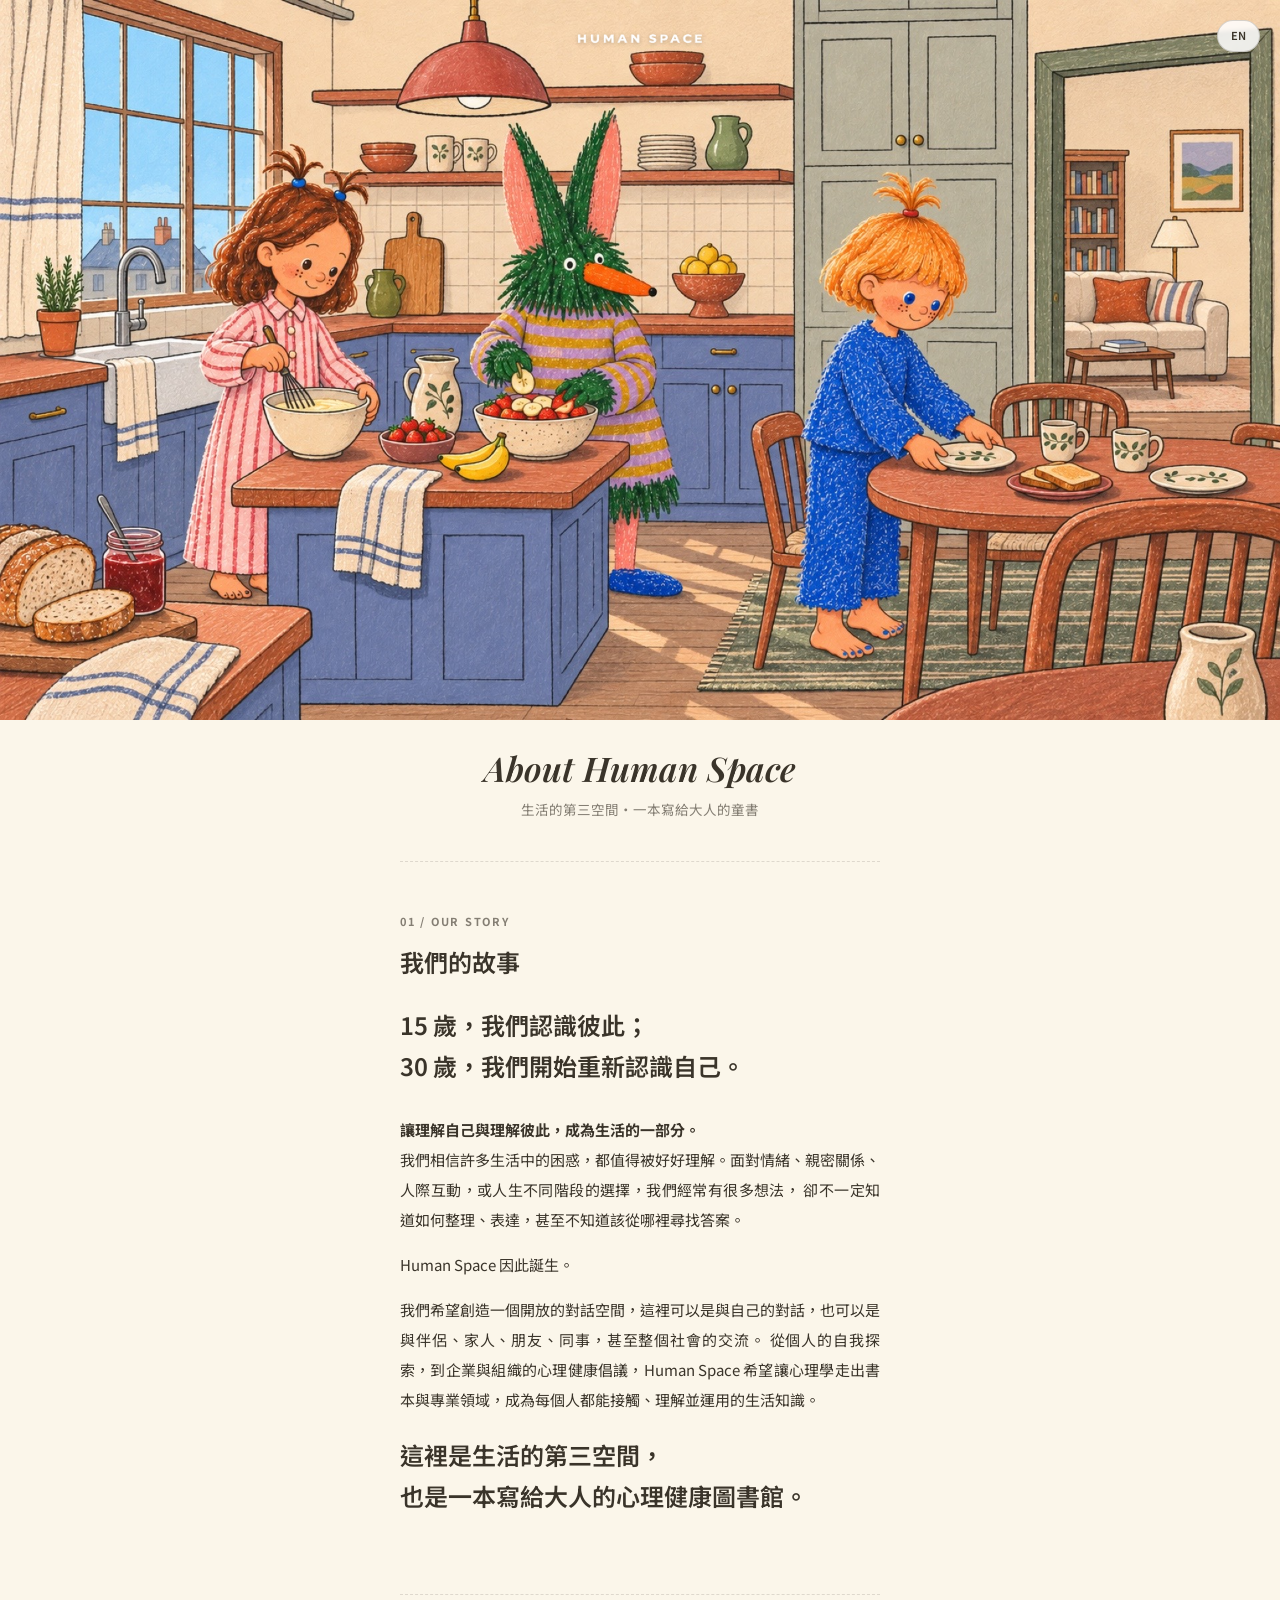
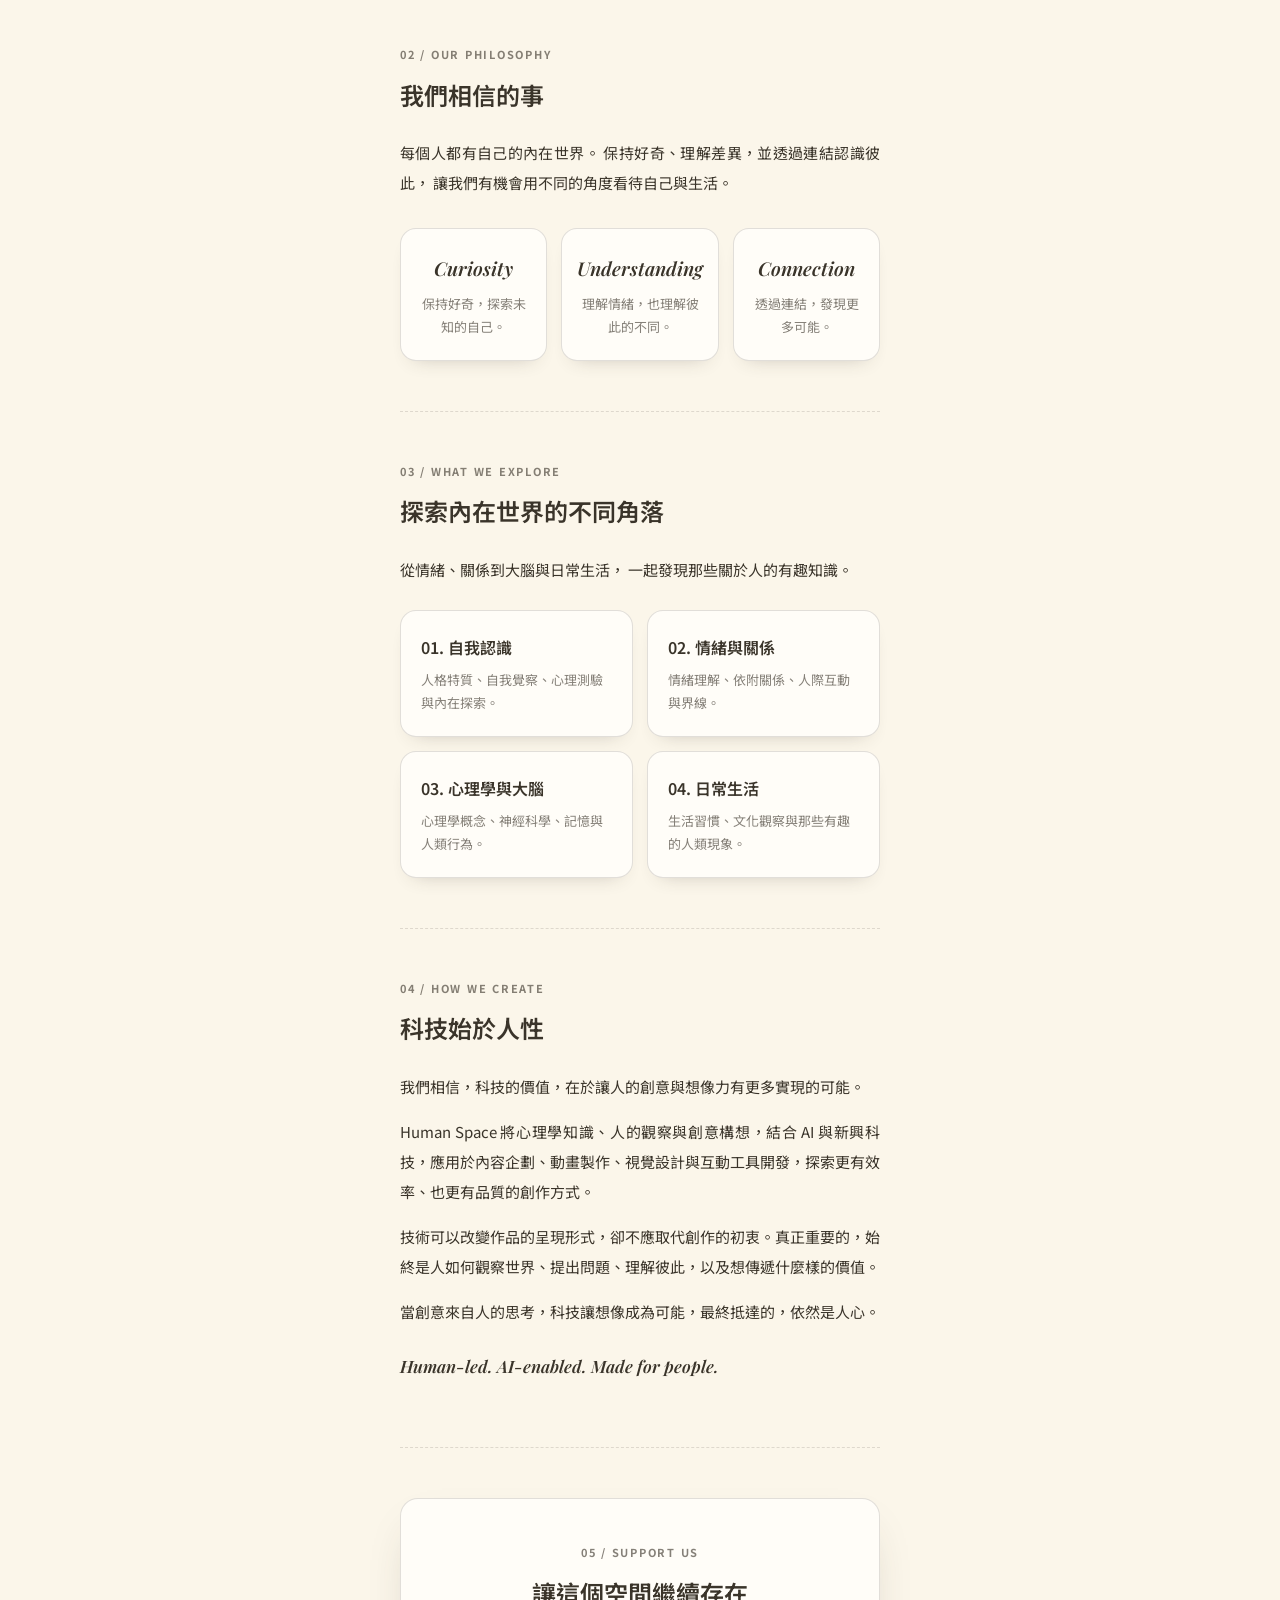
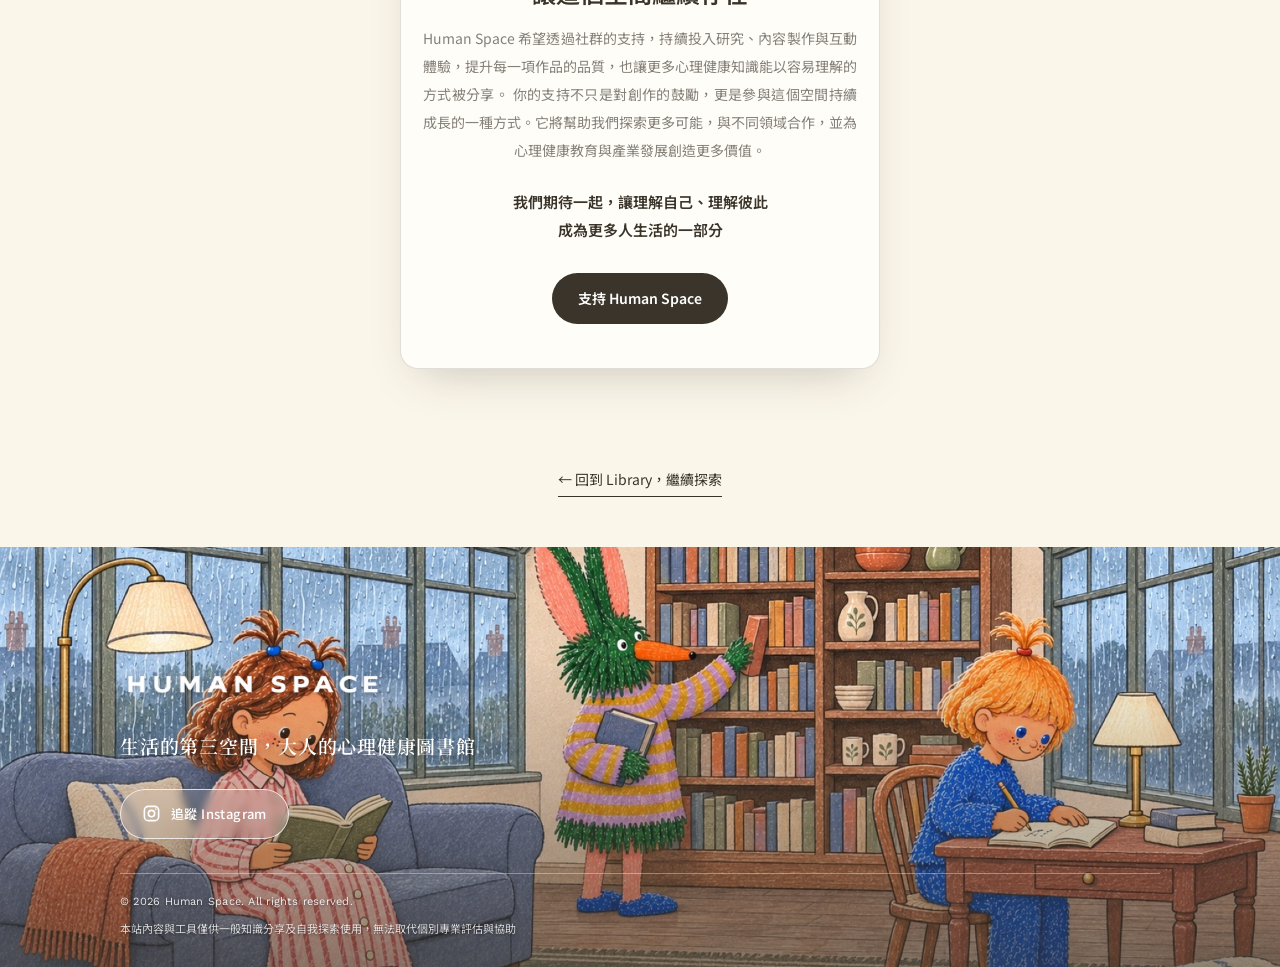
==== about.html @ 74648ddc "Update about.html" ====
<!DOCTYPE html>
<html lang="zh-Hant">
<head>
<meta charset="UTF-8">
<meta name="viewport" content="width=device-width, initial-scale=1.0">
<title>About Us | HUMAN SPACE</title>
<link rel="preconnect" href="https://fonts.googleapis.com">
<link rel="preconnect" href="https://fonts.gstatic.com" crossorigin>
<link href="https://fonts.googleapis.com/css2?family=Playfair+Display:ital,wght@1,500;1,600&family=Noto+Serif+TC:wght@600;700&family=Noto+Sans+TC:wght@400;500;600&family=Work+Sans:wght@400;500;600&display=swap" rel="stylesheet">
<style>
/* ===== Tokens (same as Library index.html) ===== */
:root {
  --cream: #FBF6EA;
  --paper-deep: #F3EAD4;
  --card: #FFFDF8;
  --ink: #3A342A;
  --ink-soft: rgba(58,52,42,0.62);
  --ink-faint: rgba(58,52,42,0.4);
  --line: rgba(58,52,42,0.15);
  --shadow: 0 20px 44px -20px rgba(58,52,42,0.28);
}

* { box-sizing: border-box; }
html { scroll-behavior: smooth; }

/* Body font = Noto Sans TC for BOTH languages, same as Library */
body {
  margin: 0;
  background: var(--cream);
  color: var(--ink);
  font-family: 'Noto Sans TC', sans-serif;
  -webkit-font-smoothing: antialiased;
  line-height: 1.8;
}

a { color: inherit; text-decoration: none; }
button { font: inherit; }

.container {
  width: min(480px, 88%);
  margin: 0 auto;
}

/* ===== Hero image (修正手機與電腦版的裁切與顯示範圍) ===== */
.hero {
  position: relative;
  width:100%;
  overflow: hidden;
  background: var(--cream);
}

.hero-media {
  position: relative;
  width: 100%;
  aspect-ratio: 1/1; /* 手機版呈現正方形，對應圖四中間人物範圍 */
  overflow: hidden;
}

.hero-media img.house {
  width: 100%;
  height: 100%;
  object-fit: cover;
  object-position: 50% 50%; /* 讓手機版正方形置中對準人物 */
  display: block;
}

@media (min-width: 700px) {
  .hero-media { 
    aspect-ratio: 16/9; /* 電腦版改為寬螢幕比例，對應圖二紅框範圍 */
  }
  .hero-media img.house {
    object-position: 50% 40%; /* 調整電腦版圖片上下對齊位置 */
  }
}

/* Language toggle: single pill, same as Library */
.lang-toggle {
  position: absolute;
  top: 20px;
  right: 20px;
  z-index: 5;
  background: rgba(255,255,255,0.85);
  border: 1px solid rgba(58,52,42,0.2);
  border-radius: 999px;
  padding: 5px 13px;
  font-size: 11px;
  font-weight: 600;
  color: var(--ink);
  cursor: pointer;
  backdrop-filter: blur(2px);
}

/* Logo on the image, same as Library masthead */
.masthead {
  position: absolute;
  top: 26px;
  left: 0;
  right: 0;
  display: flex;
  justify-content: center;
  z-index: 3;
}

.masthead img {
  height: 17px;
  width: auto;
  filter: brightness(0) invert(1) drop-shadow(0 1px 2px rgba(0,0,0,0.25));
}

/* ===== Page title under the image ===== */
.hero-text {
  text-align: center;
  padding: 26px 0 40px;
}

.hero-text h1 {
  font-family: 'Playfair Display', serif;
  font-style: italic;
  font-weight: 600;
  font-size: clamp(26px, 6vw, 34px);
  line-height: 1.3;
  margin: 0 0 8px;
}

/* Chinese subtitle: normal Noto Sans TC (no faux italic) */
.hero-text p {
  font-size: 13.5px;
  line-height: 1.7;
  color: var(--ink-soft);
  margin: 0;
}

/* English subtitle: Playfair italic, same as Library tagline */
.hero-text [data-lang="en"] p {
  font-family: 'Playfair Display', serif;
  font-style: italic;
  font-weight: 500;
  font-size: 17px;
}

/* ===== Sections ===== */
section.content-section {
  padding: 50px 0;
  border-top: 1px dashed var(--line);
}

/* Section label: same as Library "EXPLORE THE LIBRARY" */
.section-label {
  font-size: 11px;
  letter-spacing: .16em;
  text-transform: uppercase;
  color: var(--ink-soft);
  font-weight: 700;
}

h2 {
  font-family: 'Noto Sans TC', sans-serif;
  font-size: 24px;
  font-weight: 600;
  margin: 8px 0 22px;
}

[data-lang="en"] h2 {
  font-family: 'Playfair Display', serif;
  font-style: italic;
  font-size: 25px;
  font-weight: 600;
}

p {
  font-size: 15px;
  line-height: 2;
  overflow-wrap: break-word;
}

[data-lang="en"] p {
  font-size: 14.5px;
  line-height: 1.9;
  hyphens: auto;
  -webkit-hyphens: auto;
}

/* ===== 段落左右切齊 (Justify) ===== */
.story-text p,
section.content-section [data-lang] > p {
  text-align: justify;
  text-justify: inter-character; /* 中文逐字平均分配 */
}

.story-text { max-width: 700px; }

.quote {
  font-family: 'Noto Sans TC', sans-serif;
  font-weight: 600;
  font-size: clamp(20px, 4vw, 24px);
  line-height: 1.7;
  margin: 20px 0 28px;
}

[data-lang="en"] .quote {
  font-family: 'Playfair Display', serif;
  font-style: italic;
  font-weight: 500;
}

/* ===== Cards (Library card style) ===== */
.philosophy-grid {
  display: grid;
  grid-template-columns: repeat(3, 1fr);
  gap: 14px;
  margin-top: 30px;
}

.philosophy-item,
.explore-item {
  background: var(--card);
  border: 1px solid var(--line);
  border-radius: 16px;
  box-shadow: 0 10px 20px -14px rgba(58,52,42,0.3);
}

.philosophy-item {
  padding: 22px 15px;
  text-align: center;
}

.philosophy-item h3 {
  font-family: 'Playfair Display', serif;
  font-style: italic;
  font-size: 19px;
  font-weight: 600;
  margin: 0 0 8px;
}

.philosophy-item p {
  font-size: 13px;
  color: var(--ink-soft);
  margin: 0;
  line-height: 1.7;
}

.explore-grid {
  display: grid;
  grid-template-columns: repeat(2, 1fr);
  gap: 14px;
  margin-top: 25px;
}

.explore-item { padding: 22px 20px; }

.explore-item h3 {
  font-size: 16px;
  font-weight: 600;
  margin: 0 0 8px;
}

[data-lang="en"] .explore-item h3 {
  font-family: 'Playfair Display', serif;
  font-style: italic;
  font-weight: 600;
}

.explore-item p {
  font-size: 13px;
  color: var(--ink-soft);
  margin: 0;
  line-height: 1.7;
}

/* ===== Support ===== */
.support {
  text-align: center;
  padding: 44px 22px;
  background: var(--card);
  border: 1px solid var(--line);
  border-radius: 18px;
  box-shadow: var(--shadow);
}

.support h2 { margin-bottom: 10px; }

.support p {
  color: var(--ink-soft);
  max-width: 520px;
  margin: 0 auto 16px;
  font-size: 14px;
}

/* 卡片內段落切齊，最後一行置中，和標題、按鈕對齊 */
.support [data-lang] > p { text-align-last: center; }

/* 收尾句 */
.support .closing {
  max-width: 520px;
  margin: 24px auto 28px;
  font-weight: 600;
  font-size: 15px;
  line-height: 1.9;
  text-wrap: balance;
}

/* 小卡片短句不斷字、不加連字號 */
.philosophy-item p,
.explore-item p {
  hyphens: manual;
  -webkit-hyphens: manual;
}

.main-button {
  display: inline-flex;
  align-items: center;
  padding: 13px 26px;
  background: var(--ink);
  color: #fff;
  border-radius: 999px;
  font-size: 14px;
  font-weight: 600;
  transition: opacity .2s;
}

.main-button:hover { opacity: .75; }

/* ===== Back to Library ===== */
.back {
  text-align: center;
  padding: 45px 0 10px;
}

.back a {
  display: inline-block;
  border-bottom: 1px solid var(--ink);
  padding-bottom: 4px;
  font-size: 14px;
}

/* ===== Footer (same as Library) ===== */
footer{
  position:relative;
  isolation:isolate;
  overflow:hidden;
  margin-top:40px;
  min-height:400px;
  display:flex;
  flex-direction:column;
  justify-content:flex-end;
  color:#fff;
  background:var(--paper-deep) url('footer-img.jpg') center / cover no-repeat;
}

/* 下方：只加一層很輕的暖棕漸層，讓白字好讀（圖片本身維持原色） */
footer::after{
  content:"";
  position:absolute; inset:0;
  background:linear-gradient(180deg,
    rgba(58,52,42,0) 25%,
    rgba(58,52,42,0.24) 58%,
    rgba(58,52,42,0.58) 100%);
  z-index:0; pointer-events:none;
}

.footer-main,
.footer-bottom{ position:relative; z-index:1; }

.footer-main{
  width:100%;
  max-width:1100px;
  margin:0 auto;
  padding:120px 30px 34px;
}

/* Logo（和 hero 上方的 logo 同樣處理） */
.footer-logo{
  display:inline-block;
  margin-bottom:20px;
}

.footer-logo img{
  height:34px;
  width:auto;
  display:block;
  filter:brightness(0) invert(1) drop-shadow(0 1px 2px rgba(0,0,0,0.25));
}

/* Brand Description */
.footer-description{
  font-family:'Noto Serif TC',serif;
  font-size:19px;
  font-weight:600;
  line-height:1.8;
  letter-spacing:0.04em;
  margin-bottom:26px;
  color:#fff;
  text-shadow:0 2px 6px rgba(0,0,0,0.3);
}

/* English version: same italic serif as the hero subtitle */
.footer-description[data-lang="en"]{
  font-family:'Playfair Display',serif;
  font-style:italic;
  font-weight:600;
  font-size:20px;
  letter-spacing:0.01em;
}

/* Instagram Button */
.instagram-btn{
  display:inline-flex;
  align-items:center;
  gap:10px;
  padding:12px 21px;
  border:1px solid rgba(255,255,255,0.75);
  border-radius:999px;
  color:#fff;
  background:rgba(255,255,255,0.14);
  font-size:13px;
  font-weight:500;
  letter-spacing:0.03em;
  transition:all 0.3s ease;
  backdrop-filter:blur(4px);
  -webkit-backdrop-filter:blur(4px);
}

.instagram-btn:hover{
  background:rgba(255,255,255,0.28);
  border-color:#fff;
}

.instagram-btn svg{
  width:19px;
  height:19px;
  flex-shrink:0;
}

/* Footer Bottom：不再用深色底，只留一條細線 */
.footer-bottom{
  width:100%;
  max-width:1100px;
  margin:0 auto;
  padding:0 30px 28px;
  font-size:11px;
  line-height:1.9;
  color:rgba(255,255,255,0.88);
  text-shadow:0 1px 3px rgba(0,0,0,0.45);
}

.footer-bottom-inner{
  border-top:1px solid rgba(255,255,255,0.35);
  padding-top:18px;
}

.footer-bottom .copyright{
  font-family:'Work Sans',sans-serif;
  margin-bottom:6px;
  font-size:11px;
  letter-spacing:0.02em;
}

.footer-bottom .disclaimer{
  font-family:'Noto Sans TC',sans-serif;
  color:rgba(255,255,255,0.8);
}

/* Mobile */
@media(max-width:600px){
  footer{ min-height:380px; }

  footer::before{ height:110px; }

  .footer-main{
    padding:100px 24px 30px;
  }

  .footer-logo img{ height:30px; }

  .footer-description{
    font-size:16px;
    line-height:1.8;
  }

  .footer-description[data-lang="en"]{ font-size:17px; }

  .footer-bottom{
    padding:0 24px 24px;
    font-size:10px;
  }

  .footer-bottom .copyright{ font-size:10px; }
}

/* ===== Language display ===== */
[data-lang] { display: none; }
[data-lang].visible { display: block; }

@media (max-width: 600px) {
  .philosophy-grid {
    grid-template-columns: 1fr;
    gap: 10px;
  }
  section.content-section { padding: 40px 0; }
}
</style>
</head>

<body>

<!-- Hero (same image size & logo placement as Library) -->
<header class="hero">
  <div class="hero-media">
    <img class="house" src="about-us-hero.JPG" alt="Human Space illustrated house">
  </div>
  <button class="lang-toggle" id="langToggle" type="button" onclick="toggleLanguage()">EN</button>

<div class="masthead">
  <a href="https://human-space-hms.github.io/Library/" aria-label="Human Space Library 首頁">
    <img src="logo.png" alt="Human Space">
  </a>
</div>
  
</header>

<div class="container">

  <!-- Page title -->
  <div class="hero-text">
    <div data-lang="zh" class="visible">
      <h1>About Human Space</h1>
      <p>生活的第三空間・一本寫給大人的童書</p>
    </div>

    <div data-lang="en">
      <h1>About Human Space</h1>
      <p>The Third Place for Self-Awareness</p>
    </div>
  </div>

  <!-- Our Story -->
  <section class="content-section">

    <div data-lang="zh" class="visible">
      <div class="section-label">01 / Our Story</div>
      <h2>我們的故事</h2>

      <div class="quote">
        15 歲，我們認識彼此；<br>
        30 歲，我們開始重新認識自己。
      </div>

      <div class="story-text">
        <p>
          <b>讓理解自己與理解彼此，成為生活的一部分。</b><br>
        我們相信許多生活中的困惑，都值得被好好理解。面對情緒、親密關係、人際互動，或人生不同階段的選擇，我們經常有很多想法，
        卻不一定知道如何整理、表達，甚至不知道該從哪裡尋找答案。
        </p>

        <p>
          Human Space 因此誕生。
        </p>

        <p>
          我們希望創造一個開放的對話空間，這裡可以是與自己的對話，也可以是與伴侶、家人、朋友、同事，甚至整個社會的交流。
          從個人的自我探索，到企業與組織的心理健康倡議，Human Space 希望讓心理學走出書本與專業領域，成為每個人都能接觸、理解並運用的生活知識。
        </p>

        <div class="quote">
        這裡是生活的第三空間，<br>
        也是一本寫給大人的心理健康圖書館。
      </div>
        
      </div>
    </div>

    <div data-lang="en">
      <div class="section-label">01 / Our Story</div>
      <h2>Where It All Began</h2>

      <div class="quote">
        We met at 15.<br>
        At 30, we began to rediscover ourselves.
      </div>

      <div class="story-text">
        <p>
          We believe that the questions we encounter in everyday life deserve to be understood. From navigating emotions and relationships to making sense of ourselves and the world around us, we often have questions but don’t always know where to begin.
        </p>

        <p>
          That’s why we created Human Space.
        </p>

        <p>
          We envision an open space for dialogue: with ourselves, our partners, families, friends, colleagues and the wider society. From individual self-discovery to mental wellness initiatives for businesses and organizations, Human Space aims to bring psychology beyond academic and professional settings, making it accessible and relevant to everyday life.
        </p>

        <p>
          <b>A third space for life.<br>
          A mental wellness library for grown-ups.</b>
        </p>
      </div>
    </div>

  </section>

  <!-- Philosophy -->
  <section class="content-section">

    <div data-lang="zh" class="visible">
      <div class="section-label">02 / Our Philosophy</div>
      <h2>我們相信的事</h2>
      <p>
        每個人都有自己的內在世界。
        保持好奇、理解差異，並透過連結認識彼此，
        讓我們有機會用不同的角度看待自己與生活。
      </p>

      <div class="philosophy-grid">
        <div class="philosophy-item">
          <h3>Curiosity</h3>
          <p>保持好奇，探索未知的自己。</p>
        </div>

        <div class="philosophy-item">
          <h3>Understanding</h3>
          <p>理解情緒，也理解彼此的不同。</p>
        </div>

        <div class="philosophy-item">
          <h3>Connection</h3>
          <p>透過連結，發現更多可能。</p>
        </div>
      </div>
    </div>

    <div data-lang="en">
      <div class="section-label">02 / Our Philosophy</div>
      <h2>What We Believe</h2>
      <p>
        Everyone has an inner world of their own.
        By staying curious, embracing differences
        and connecting with one another,
        we discover new ways to understand ourselves and life.
      </p>

      <div class="philosophy-grid">
        <div class="philosophy-item">
          <h3>Curiosity</h3>
          <p>Stay curious. Explore the unknown.</p>
        </div>

        <div class="philosophy-item">
          <h3>Understanding</h3>
          <p>Understand emotions and embrace differences.</p>
        </div>

        <div class="philosophy-item">
          <h3>Connection</h3>
          <p>Discover more through human connection.</p>
        </div>
      </div>
    </div>

  </section>

  <!-- Explore -->
  <section class="content-section">

    <div data-lang="zh" class="visible">
      <div class="section-label">03 / What We Explore</div>
      <h2>探索內在世界的不同角落</h2>
      <p>
        從情緒、關係到大腦與日常生活，
        一起發現那些關於人的有趣知識。
      </p>

      <div class="explore-grid">
        <div class="explore-item">
          <h3>01. 自我認識</h3>
          <p>人格特質、自我覺察、心理測驗與內在探索。</p>
        </div>

        <div class="explore-item">
          <h3>02. 情緒與關係</h3>
          <p>情緒理解、依附關係、人際互動與界線。</p>
        </div>

        <div class="explore-item">
          <h3>03. 心理學與大腦</h3>
          <p>心理學概念、神經科學、記憶與人類行為。</p>
        </div>

        <div class="explore-item">
          <h3>04. 日常生活</h3>
          <p>生活習慣、文化觀察與那些有趣的人類現象。</p>
        </div>
      </div>
    </div>

    <div data-lang="en">
      <div class="section-label">03 / What We Explore</div>
      <h2>Explore the World Within</h2>
      <p>
        From emotions and relationships to the brain
        and everyday life, there is always something
        fascinating to discover about being human.
      </p>

      <div class="explore-grid">
        <div class="explore-item">
          <h3>01. Self-awareness</h3>
          <p>Personality, self-discovery and interactive quizzes.</p>
        </div>

        <div class="explore-item">
          <h3>02. Emotions &amp; Relationships</h3>
          <p>Emotional awareness, attachment, connection and boundaries.</p>
        </div>

        <div class="explore-item">
          <h3>03. Psychology &amp; Neuroscience</h3>
          <p>Psychology, the brain, memory and human behavior.</p>
        </div>

        <div class="explore-item">
          <h3>04. Everyday Life</h3>
          <p>Habits, culture and the fascinating side of being human.</p>
        </div>
      </div>
    </div>

  </section>

    <!-- How We Create -->
  <section class="content-section">

    <div data-lang="zh" class="visible">
      <div class="section-label">04 / How We Create</div>
      <h2>科技始於人性</h2>

      <p>
        我們相信，科技的價值，在於讓人的創意與想像力有更多實現的可能。
      </p>

      <p>
        Human Space 將心理學知識、人的觀察與創意構想，結合 AI 與新興科技，應用於內容企劃、動畫製作、視覺設計與互動工具開發，探索更有效率、也更有品質的創作方式。
      </p>

      <p>
        技術可以改變作品的呈現形式，卻不應取代創作的初衷。真正重要的，始終是人如何觀察世界、提出問題、理解彼此，以及想傳遞什麼樣的價值。
      </p>

      <p>
        當創意來自人的思考，科技讓想像成為可能，最終抵達的，依然是人心。
      </p>

      <p style="font-family:'Playfair Display',serif; font-style:italic; font-weight:600; font-size:17px; line-height:1.6; margin-top:26px;">
        Human-led. AI-enabled. Made for people.
      </p>
    </div>

    <div data-lang="en">
      <div class="section-label">04 / How We Create</div>
      <h2>Technology Begins with Humanity</h2>
      
      <p>
        We believe the value of technology lies in giving human creativity and imagination more room to come true.
      </p>

      <p>
        Human Space brings together psychology, human observation and creative ideas, and combines them with AI and emerging technology across content planning, animation, visual design and interactive tools, always looking for ways to create that are more efficient and of higher quality.
      </p>

      <p>
        Technology can change the form a work takes, but it should never replace the reason it was made. What matters most is how people see the world, ask questions and understand one another, and what they hope to share.
      </p>

      <p>
        When an idea comes from human thinking, technology makes imagination possible, and what it finally reaches is still a person's heart.
      </p>

      <p style="font-family:'Playfair Display',serif; font-style:italic; font-weight:600; font-size:17px; line-height:1.6; margin-top:26px;">
        Human-led. AI-enabled. Made for people.
      </p>
    </div>

  </section>


  <!-- Support Us -->
  <section class="content-section">

    <div class="support">

      <div data-lang="zh" class="visible">
        <div class="section-label">05 / Support Us</div>
        <h2>讓這個空間繼續存在</h2>
        <p>
          Human Space 希望透過社群的支持，持續投入研究、內容製作與互動體驗，提升每一項作品的品質，也讓更多心理健康知識能以容易理解的方式被分享。
          你的支持不只是對創作的鼓勵，更是參與這個空間持續成長的一種方式。它將幫助我們探索更多可能，與不同領域合作，並為心理健康教育與產業發展創造更多價值。
        </p>
        <div class="closing">
          我們期待一起，讓理解自己、理解彼此<br>
          成為更多人生活的一部分
        </div>
        <a class="main-button"
           href="https://portaly.cc/human_space/support"
           target="_blank"
           rel="noopener">
          支持 Human Space
        </a>
      </div>

      <div data-lang="en">
        <div class="section-label">05 / Support Us</div>
        <h2>Keep Understanding Growing</h2>
        <p>
          With the support of our community, we can continue investing in research, content development and interactive experiences, improving the quality of our work while making mental wellness knowledge more accessible.
        </p>
        <p>
          Your contribution is more than an appreciation of what we create. It is a way to be part of our growth, helping us explore new possibilities, collaborate across different fields and contribute to the future of mental wellness education.
        </p>
        <div class="closing">
          Together, we can make understanding ourselves and one another a more meaningful part of everyday life.
        </div>
        <a class="main-button"
           href="https://portaly.cc/human_space"
           target="_blank"
           rel="noopener">
          Support Human Space
        </a>
      </div>

    </div>

  </section>

  <!-- Back to Library -->
  <div class="back">

    <div data-lang="zh" class="visible">
      <a href="./">← 回到 Library，繼續探索</a>
    </div>

    <div data-lang="en">
      <a href="./">← Back to Library &amp; Keep Exploring</a>
    </div>

  </div>

</div>

<footer>

  <!-- Footer Main -->
  <div class="footer-main">

    <!-- Human Space Logo -->
    <a class="footer-logo"
       href="https://human-space-hms.github.io/Library">
      <img src="logo.png" alt="Human Space">
    </a>

    <!-- Brand Description -->
    <div class="footer-description visible" data-lang="zh">
      生活的第三空間，大人的心理健康圖書館
    </div>
    <div class="footer-description" data-lang="en">
      A third space for life. A mental wellness library for grown-ups.
    </div>

    <!-- Instagram Button -->
    <a class="instagram-btn"
       href="https://www.instagram.com/humanspace____?psln=OTlqa2d1MHBiMnk="
       target="_blank"
       rel="noopener noreferrer">

      <svg viewBox="0 0 24 24"
           fill="none"
           stroke="currentColor"
           stroke-width="2"
           stroke-linecap="round"
           stroke-linejoin="round"
           aria-hidden="true">
        <rect x="3" y="3" width="18" height="18" rx="5"/>
        <circle cx="12" cy="12" r="4"/>
        <circle cx="17.5" cy="6.5" r="1"
                fill="currentColor" stroke="none"/>
      </svg>

      <span class="visible" data-lang="zh">追蹤 Instagram</span>
      <span data-lang="en">Follow on Instagram</span>

    </a>

  </div>

  <!-- Footer Bottom -->
  <div class="footer-bottom">
    <div class="footer-bottom-inner">

      <div class="copyright">
        &copy; 2026 Human Space. All rights reserved.
      </div>

      <div class="disclaimer visible" data-lang="zh">
        本站內容與工具僅供一般知識分享及自我探索使用，無法取代個別專業評估與協助
      </div>
      <div class="disclaimer" data-lang="en">
        The content and tools on this site are for general knowledge sharing and self-exploration only. They are not a substitute for individual professional assessment or support.
      </div>

    </div>
  </div>

</footer>


<script>
function setLanguage(lang) {

  document.documentElement.lang =
    lang === "zh" ? "zh-Hant" : "en";

  document.querySelectorAll("[data-lang]").forEach(el => {
    el.classList.toggle("visible", el.dataset.lang === lang);
  });

  document.getElementById("langToggle").textContent =
    lang === "zh" ? "EN" : "中文";

}

function toggleLanguage() {
  var isZh = document.documentElement.lang === "zh-Hant";
  setLanguage(isZh ? "en" : "zh");
}
</script>

</body>
</html>
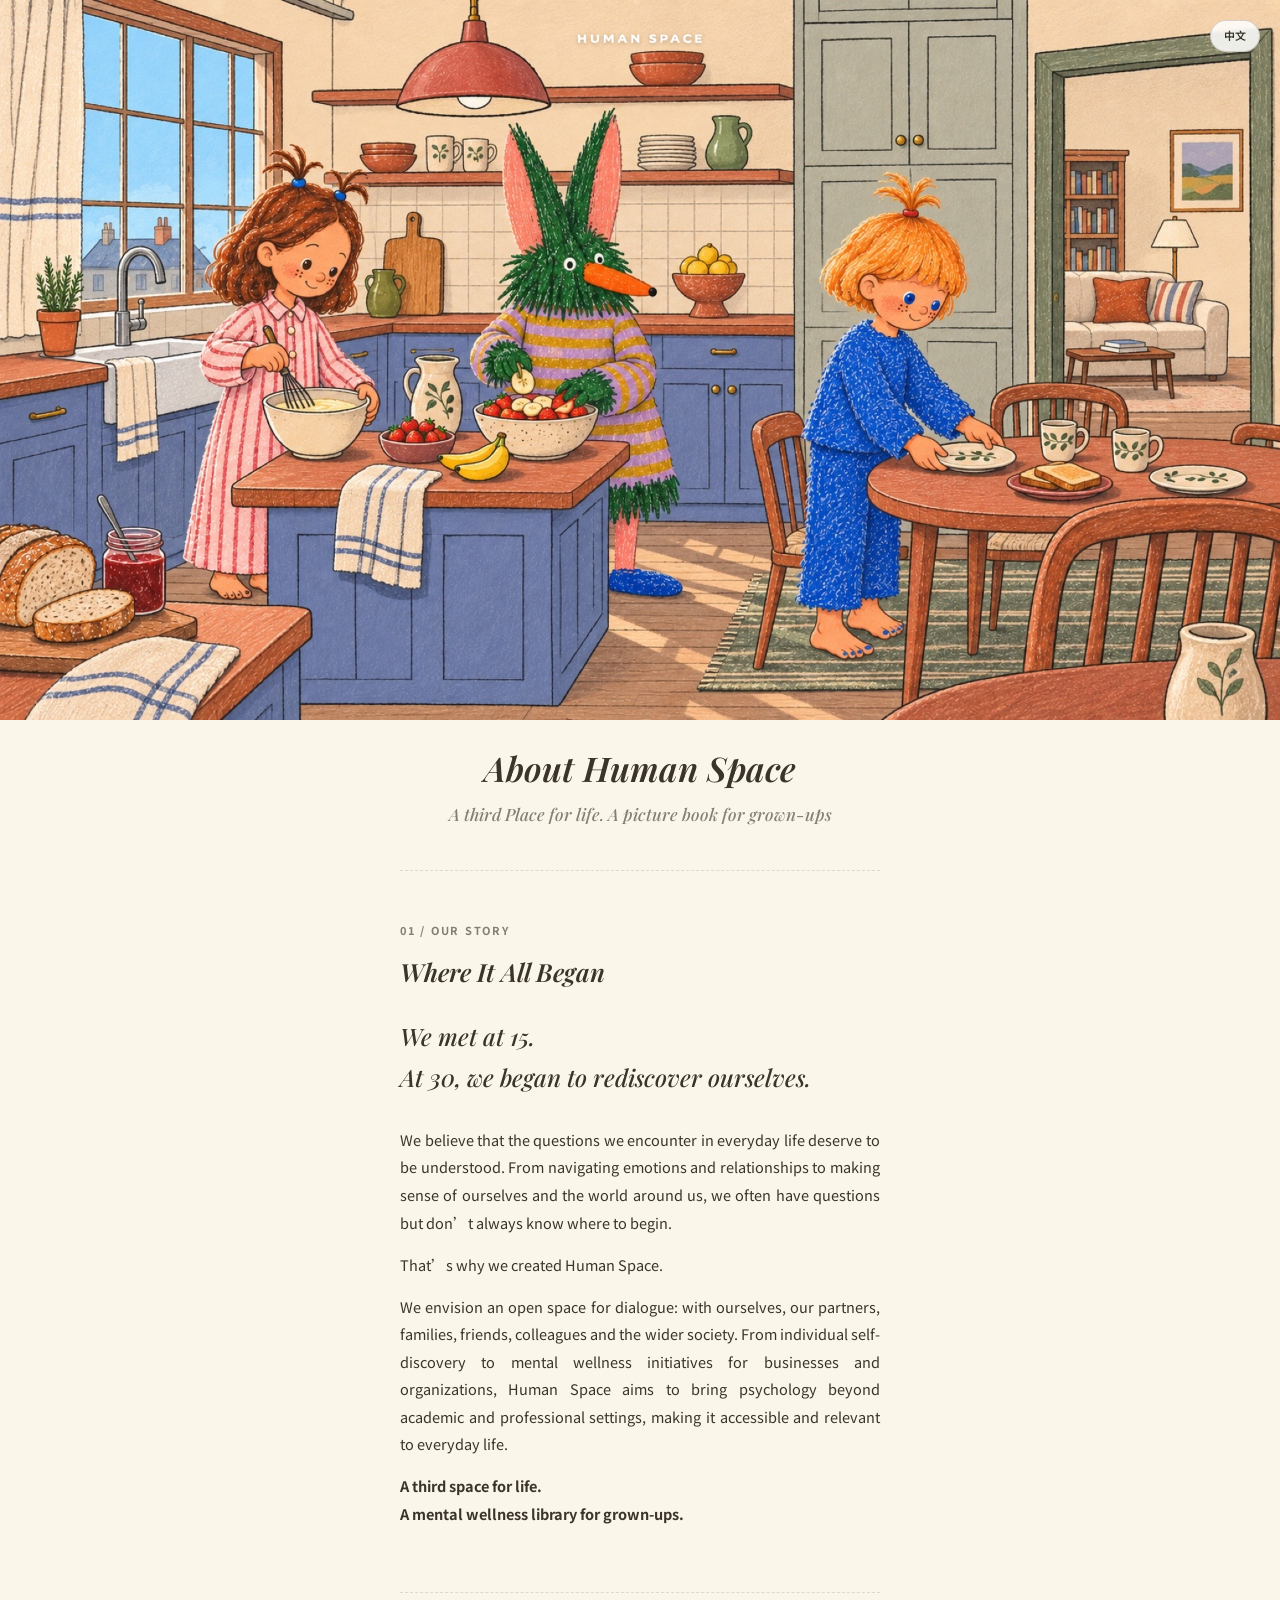
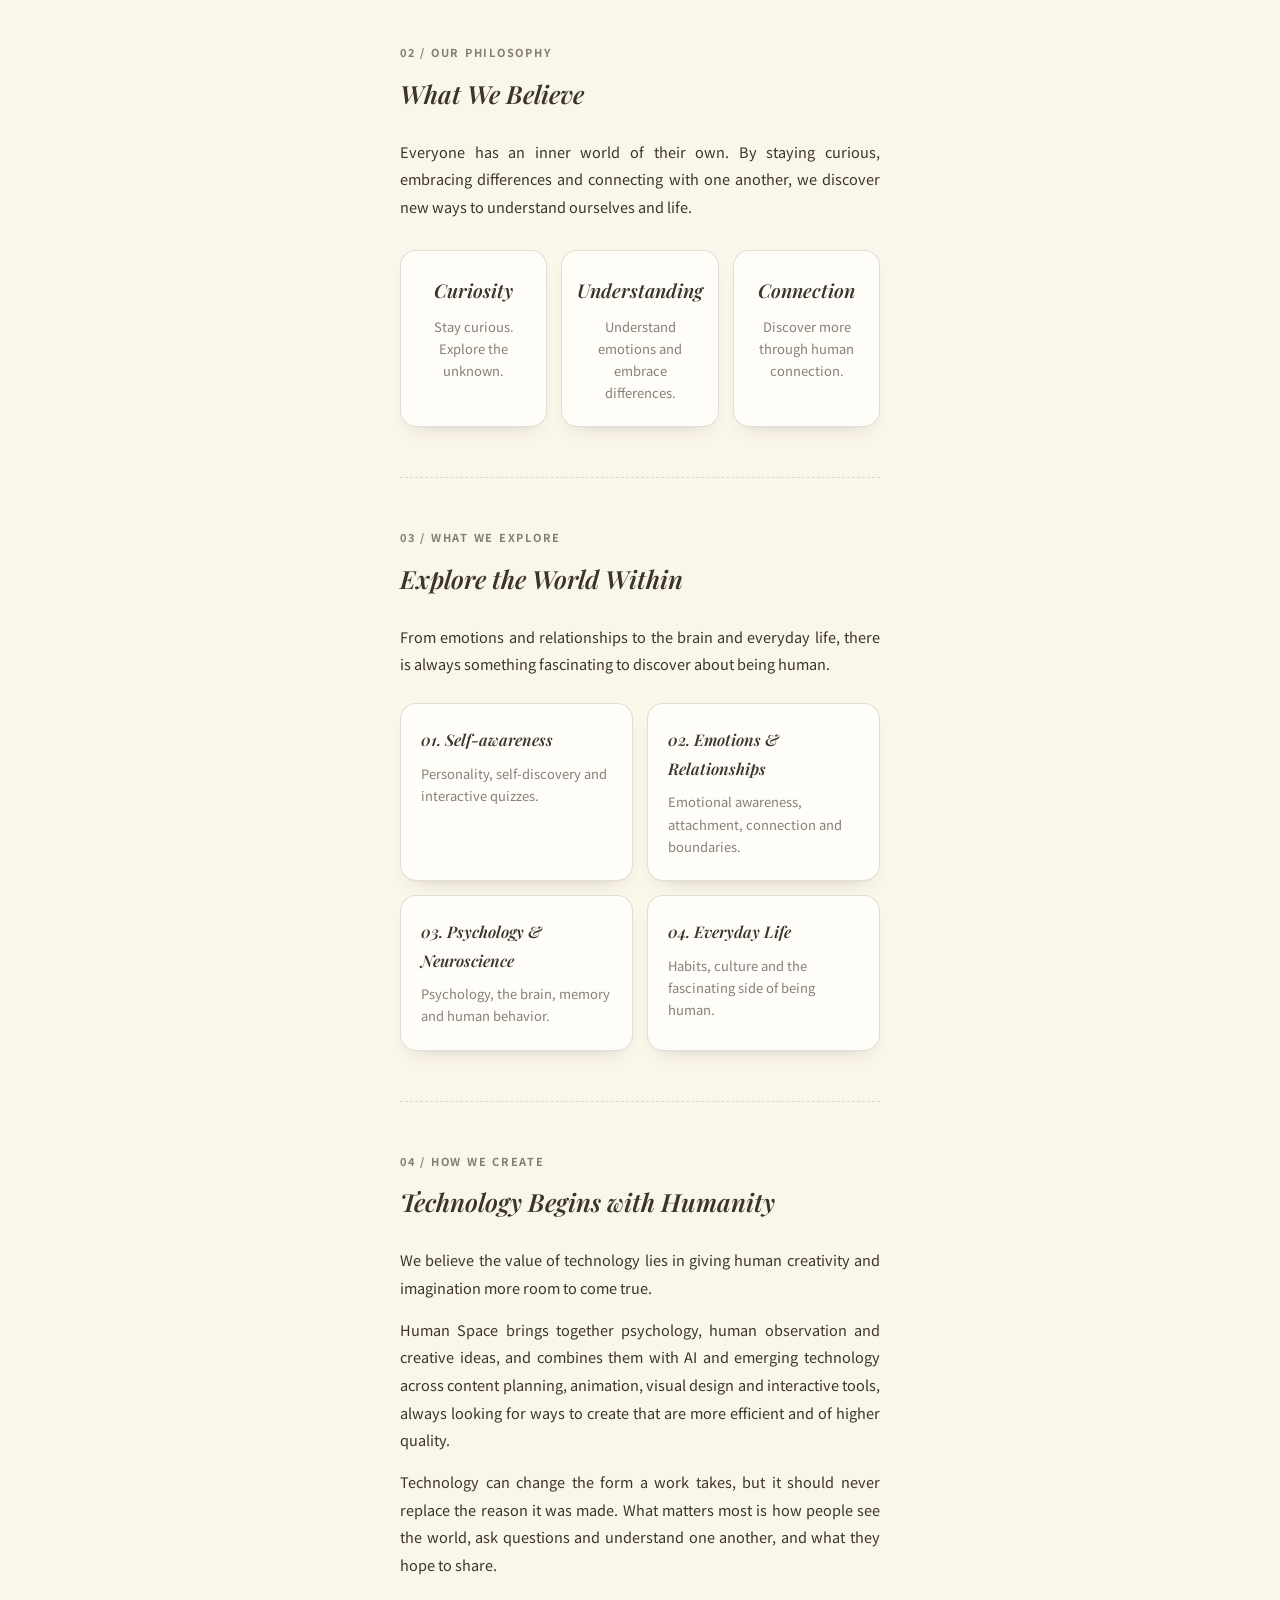
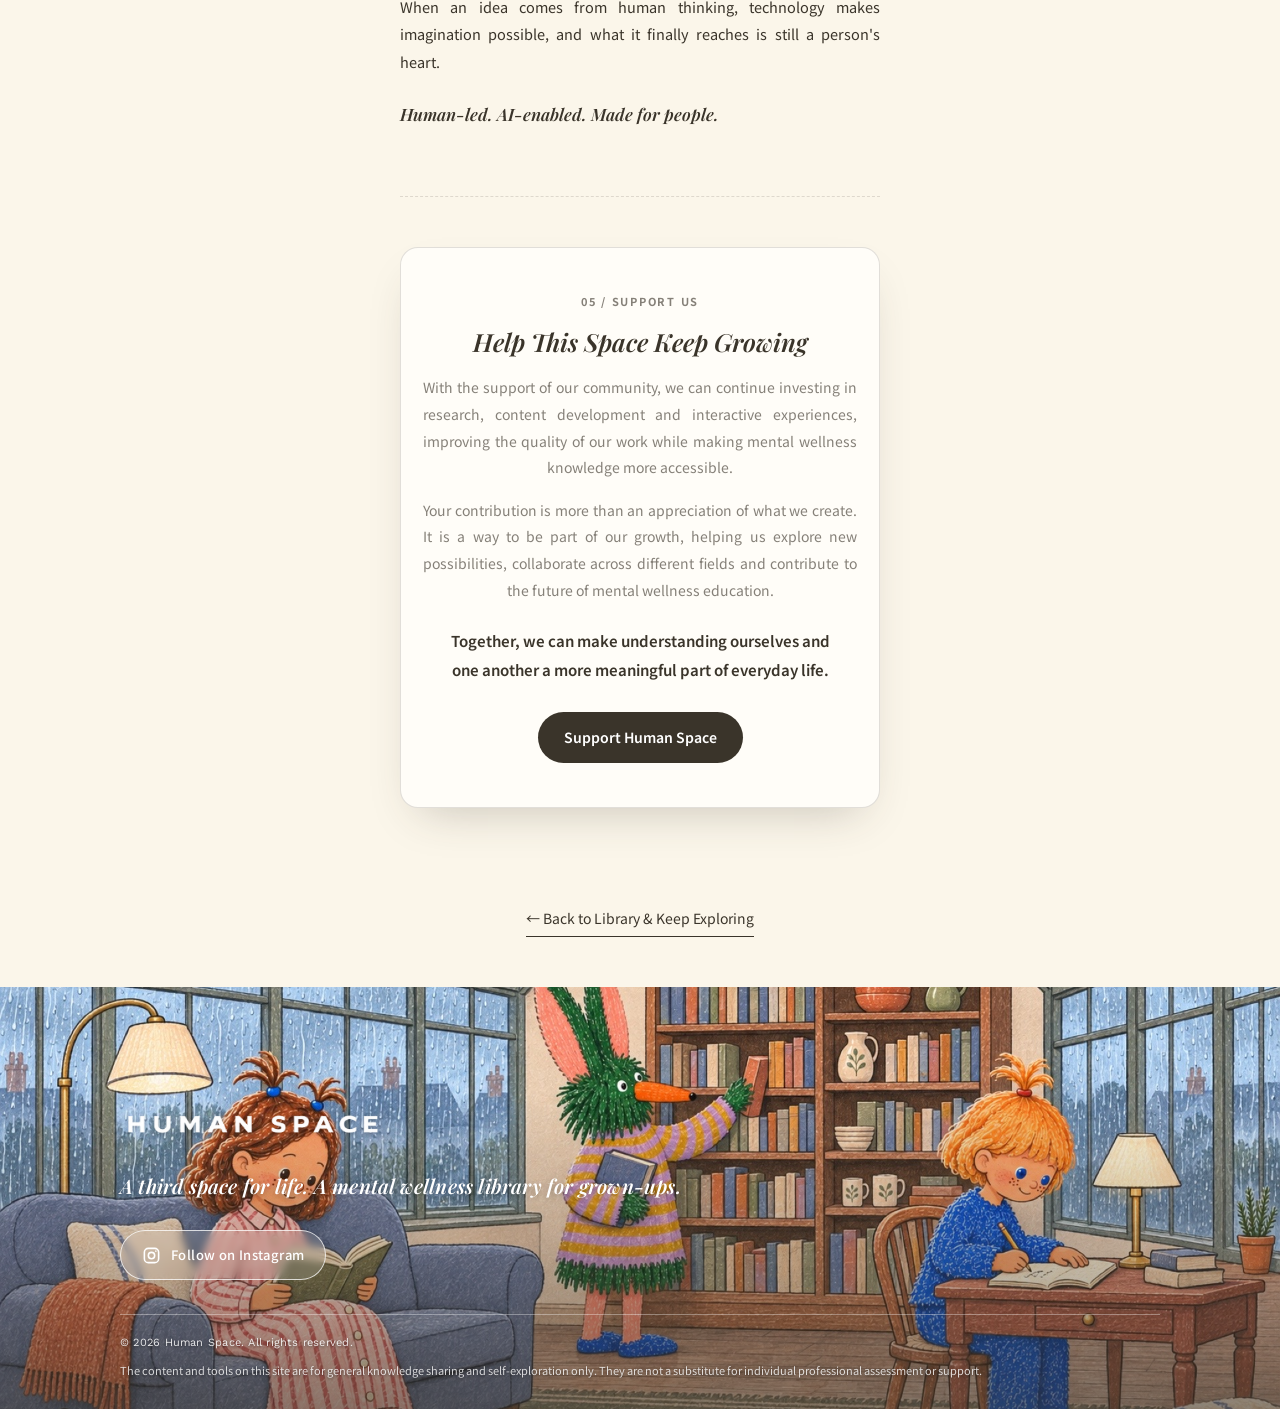
==== commit f405e895: "Rename about to about.html" ====
--- a/about.html
+++ b/about.html
@@ -4,6 +4,35 @@
 <meta charset="UTF-8">
 <meta name="viewport" content="width=device-width, initial-scale=1.0">
 <title>About Us | HUMAN SPACE</title>
+<meta name="description" content="Human-led. AI-enabled. Made for people. 認識 Human Space：生活的第三空間，一本寫給大人的心理健康圖書館。">
+<meta name="theme-color" content="#FBF6EA">
+<link rel="icon" type="image/png" href="favicon.png">
+<link rel="apple-touch-icon" href="apple-touch-icon.png">
+
+<!-- 分享預覽 (IG / LINE / Threads / Facebook) -->
+<meta property="og:type" content="website">
+<meta property="og:site_name" content="Human Space">
+<meta property="og:title" content="About Human Space">
+<meta property="og:description" content="Human-led. AI-enabled. Made for people. 生活的第三空間，一本寫給大人的心理健康圖書館。">
+<meta property="og:url" content="https://human-space-hms.github.io/Library/about.html">
+<meta property="og:image" content="https://human-space-hms.github.io/Library/og-image.jpg">
+<meta property="og:image:width" content="1200">
+<meta property="og:image:height" content="630">
+<meta property="og:image:alt" content="About Human Space">
+<meta name="twitter:card" content="summary_large_image">
+<meta name="twitter:title" content="About Human Space">
+<meta name="twitter:description" content="Human-led. AI-enabled. Made for people. 生活的第三空間，一本寫給大人的心理健康圖書館。">
+<meta name="twitter:image" content="https://human-space-hms.github.io/Library/og-image.jpg">
+
+<!-- Google tag (GA4)：把兩個 G-XXXXXXXXXX 換成你的 Measurement ID -->
+<script async src="https://www.googletagmanager.com/gtag/js?id=G-XXXXXXXXXX"></script>
+<script>
+  window.dataLayer = window.dataLayer || [];
+  function gtag(){dataLayer.push(arguments);}
+  gtag('js', new Date());
+  gtag('config', 'G-XXXXXXXXXX');
+</script>
+
 <link rel="preconnect" href="https://fonts.googleapis.com">
 <link rel="preconnect" href="https://fonts.gstatic.com" crossorigin>
 <link href="https://fonts.googleapis.com/css2?family=Playfair+Display:ital,wght@1,500;1,600&family=Noto+Serif+TC:wght@600;700&family=Noto+Sans+TC:wght@400;500;600&family=Work+Sans:wght@400;500;600&display=swap" rel="stylesheet">
@@ -529,7 +558,7 @@
 
     <div data-lang="en">
       <h1>About Human Space</h1>
-      <p>The Third Place for Self-Awareness</p>
+      <p>A third Place for life. A picture book for grown-ups</p>
     </div>
   </div>
 
@@ -810,7 +839,7 @@
 
       <div data-lang="en">
         <div class="section-label">05 / Support Us</div>
-        <h2>Keep Understanding Growing</h2>
+        <h2>Help This Space Keep Growing</h2>
         <p>
           With the support of our community, we can continue investing in research, content development and interactive experiences, improving the quality of our work while making mental wellness knowledge more accessible.
         </p>
@@ -821,7 +850,7 @@
           Together, we can make understanding ourselves and one another a more meaningful part of everyday life.
         </div>
         <a class="main-button"
-           href="https://portaly.cc/human_space"
+           href="portaly.cc/human_space/support"
            target="_blank"
            rel="noopener">
           Support Human Space
@@ -914,7 +943,19 @@
 
 
 <script>
-function setLanguage(lang) {
+var LANG_KEY = 'hs-lang';
+
+/* 語言：網址 ?lang= > 上次選的 > 瀏覽器語言 */
+function detectLang() {
+  var q = null, saved = null;
+  try { q = new URLSearchParams(location.search).get('lang'); } catch (e) {}
+  if (q === 'zh' || q === 'en') return q;
+  try { saved = localStorage.getItem(LANG_KEY); } catch (e) {}
+  if (saved === 'zh' || saved === 'en') return saved;
+  return (navigator.language || '').toLowerCase().indexOf('zh') === 0 ? 'zh' : 'en';
+}
+
+function setLanguage(lang, remember) {
 
   document.documentElement.lang =
     lang === "zh" ? "zh-Hant" : "en";
@@ -926,13 +967,33 @@
   document.getElementById("langToggle").textContent =
     lang === "zh" ? "EN" : "中文";
 
+  if (remember) {
+    try { localStorage.setItem(LANG_KEY, lang); } catch (e) {}
+  }
 }
 
 function toggleLanguage() {
   var isZh = document.documentElement.lang === "zh-Hant";
-  setLanguage(isZh ? "en" : "zh");
-}
+  setLanguage(isZh ? "en" : "zh", true);
+}
+
+/* 中文段落裡的換行不要變成空白 */
+function tidyChineseSpacing() {
+  var cjk = '[\\u2E80-\\u9FFF\\uFF00-\\uFFEF\\u3000-\\u303F]';
+  var re = new RegExp('(' + cjk + ')\\s*\\n\\s*(?=' + cjk + ')', 'g');
+  var walker = document.createTreeWalker(document.body, NodeFilter.SHOW_TEXT);
+  var node;
+  while ((node = walker.nextNode())) {
+    var tag = node.parentNode.nodeName;
+    if (tag === 'SCRIPT' || tag === 'STYLE') continue;
+    node.nodeValue = node.nodeValue.replace(re, '$1');
+  }
+}
+
+tidyChineseSpacing();
+setLanguage(detectLang(), false);
 </script>
+
 
 </body>
 </html>
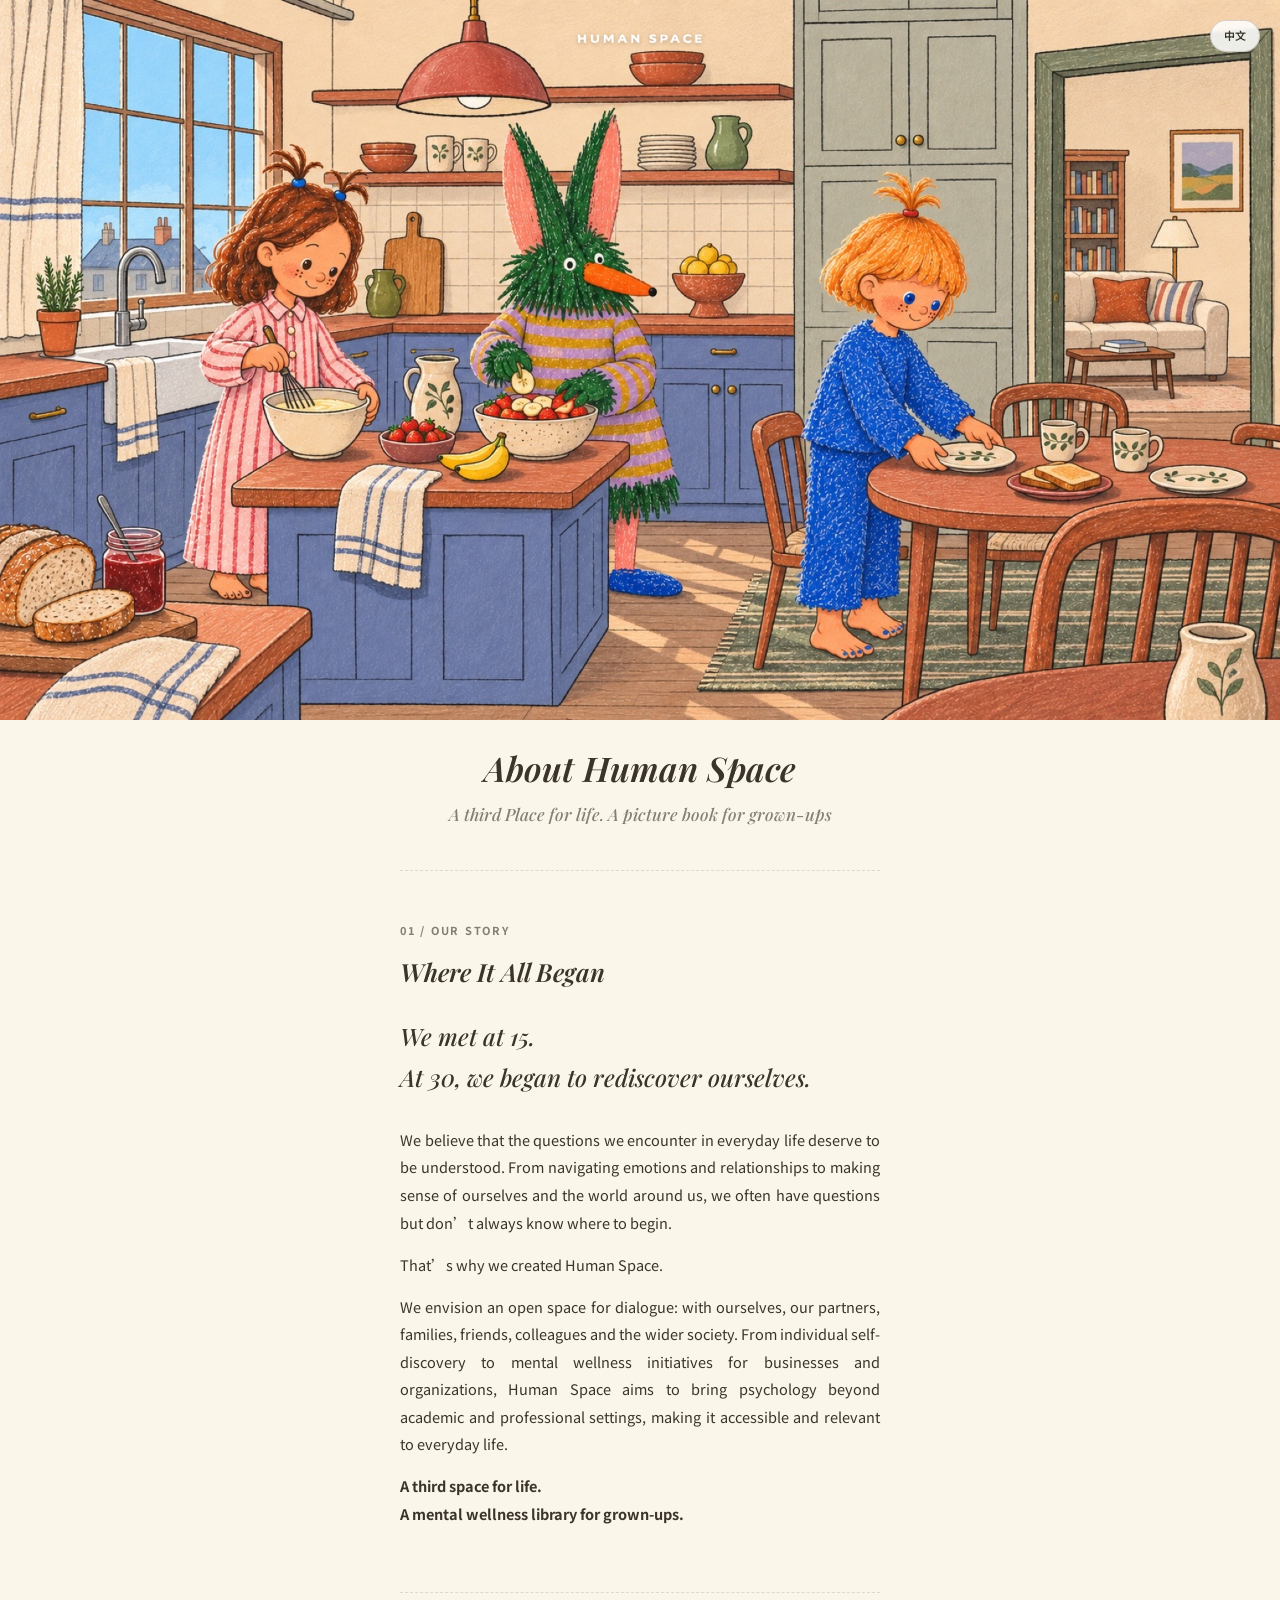
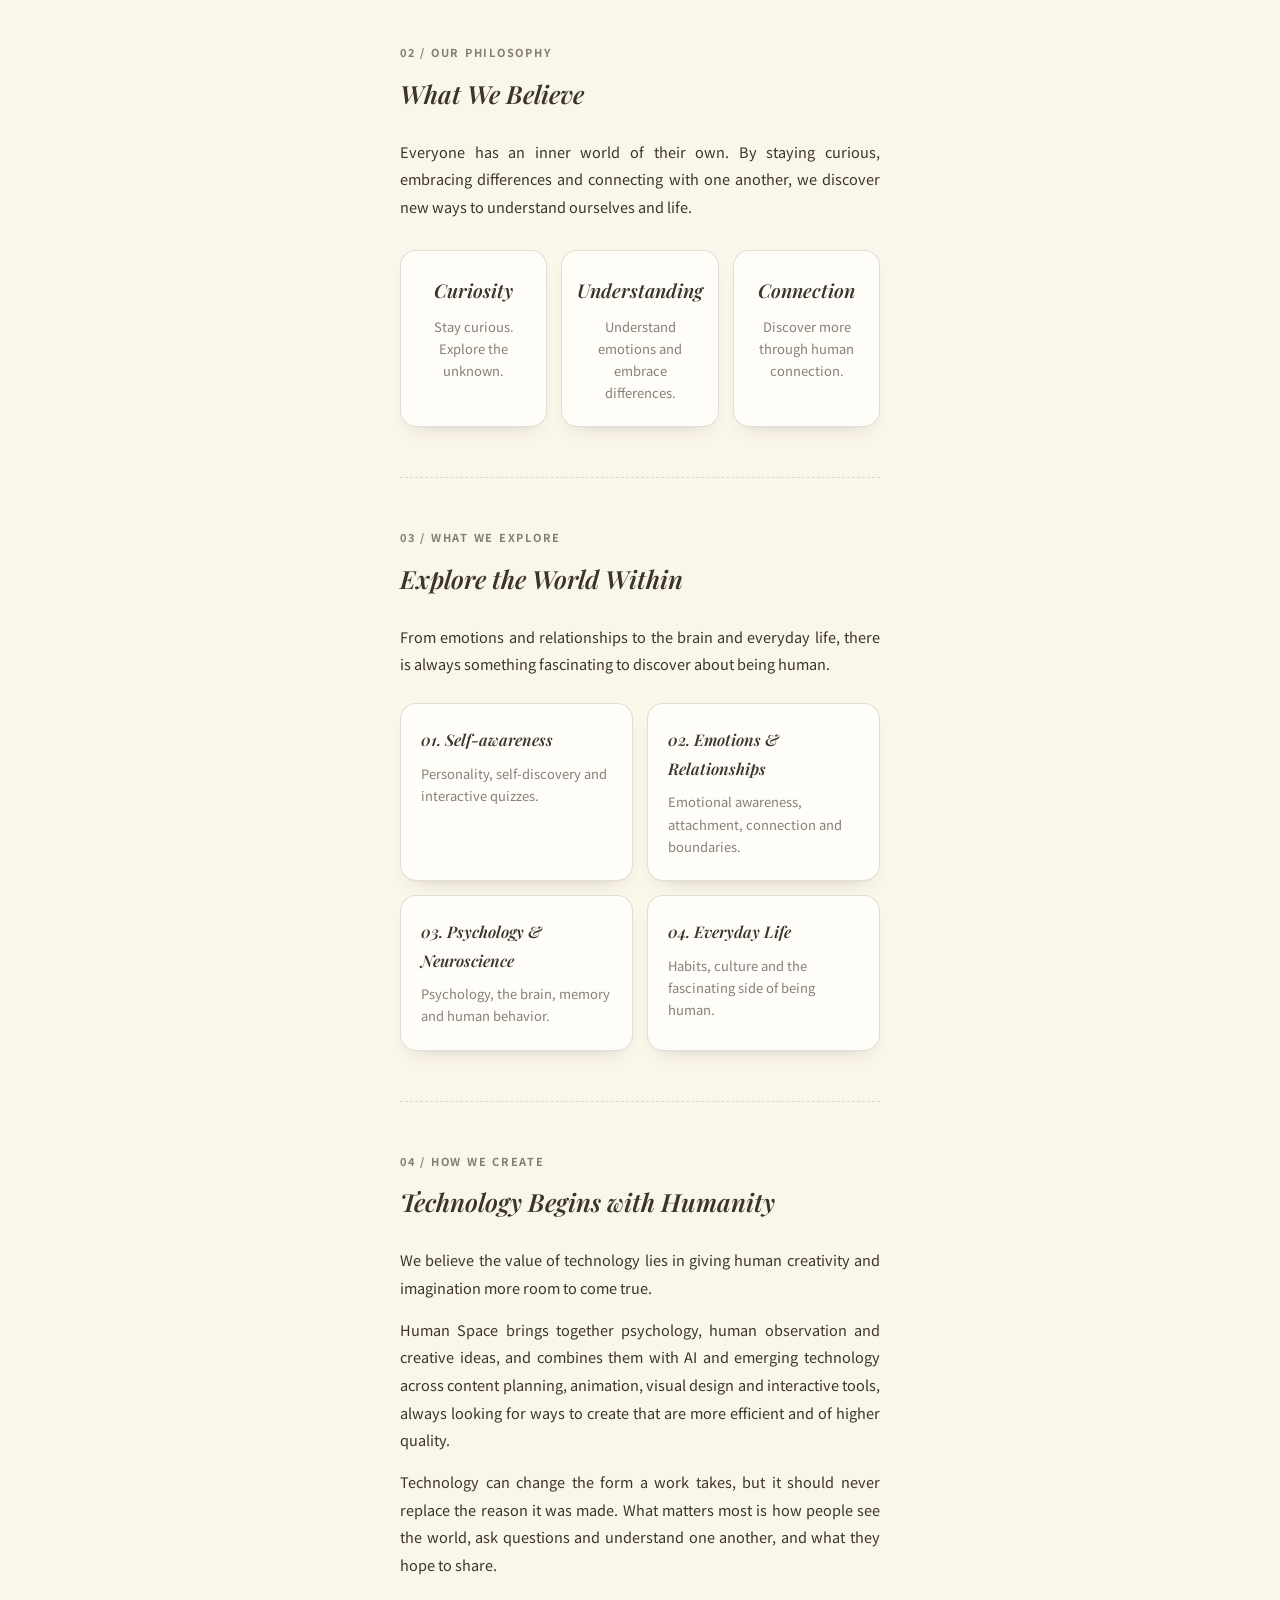
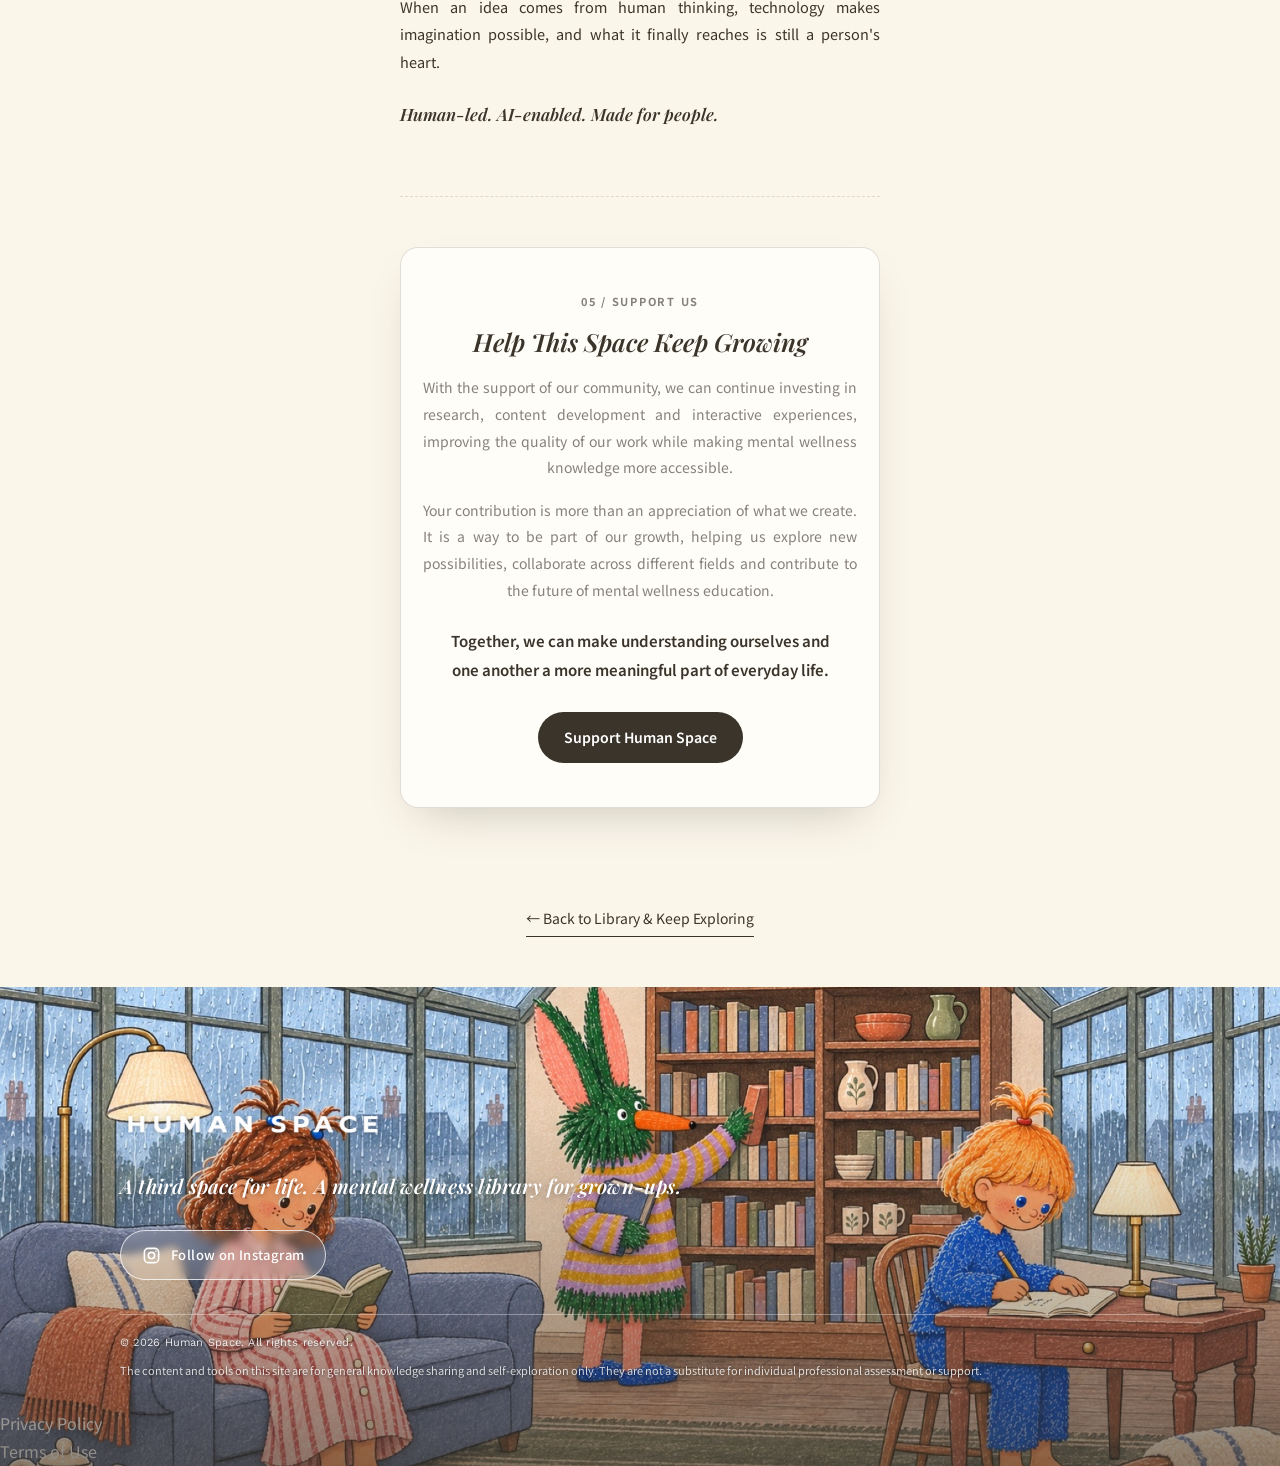
==== commit 0c66661d: "Add footer links to privacy and terms pages Added footer links for Privacy Policy and Terms of Use." ====
--- a/about.html
+++ b/about.html
@@ -527,6 +527,10 @@
   }
   section.content-section { padding: 40px 0; }
 }
+
+  .footer-bottom .footer-links{ margin-top:10px; display:flex; flex-wrap:wrap; gap:6px 18px; }
+.footer-bottom .footer-links a{ color:inherit; text-decoration:underline; text-underline-offset:3px; }
+
 </style>
 </head>
 
@@ -939,6 +943,12 @@
     </div>
   </div>
 
+      <div class="footer-links">
+        <a href="privacy.html"><span class="visible" data-lang="zh">隱私權政策</span><span data-lang="en">Privacy Policy</span></a>
+        <a href="terms.html"><span class="visible" data-lang="zh">使用條款</span><span data-lang="en">Terms of Use</span></a>
+      </div>
+
+
 </footer>
 
 
@@ -994,6 +1004,6 @@
 setLanguage(detectLang(), false);
 </script>
 
-
+<script src="/Library/analytics.js" defer></script>
 </body>
 </html>
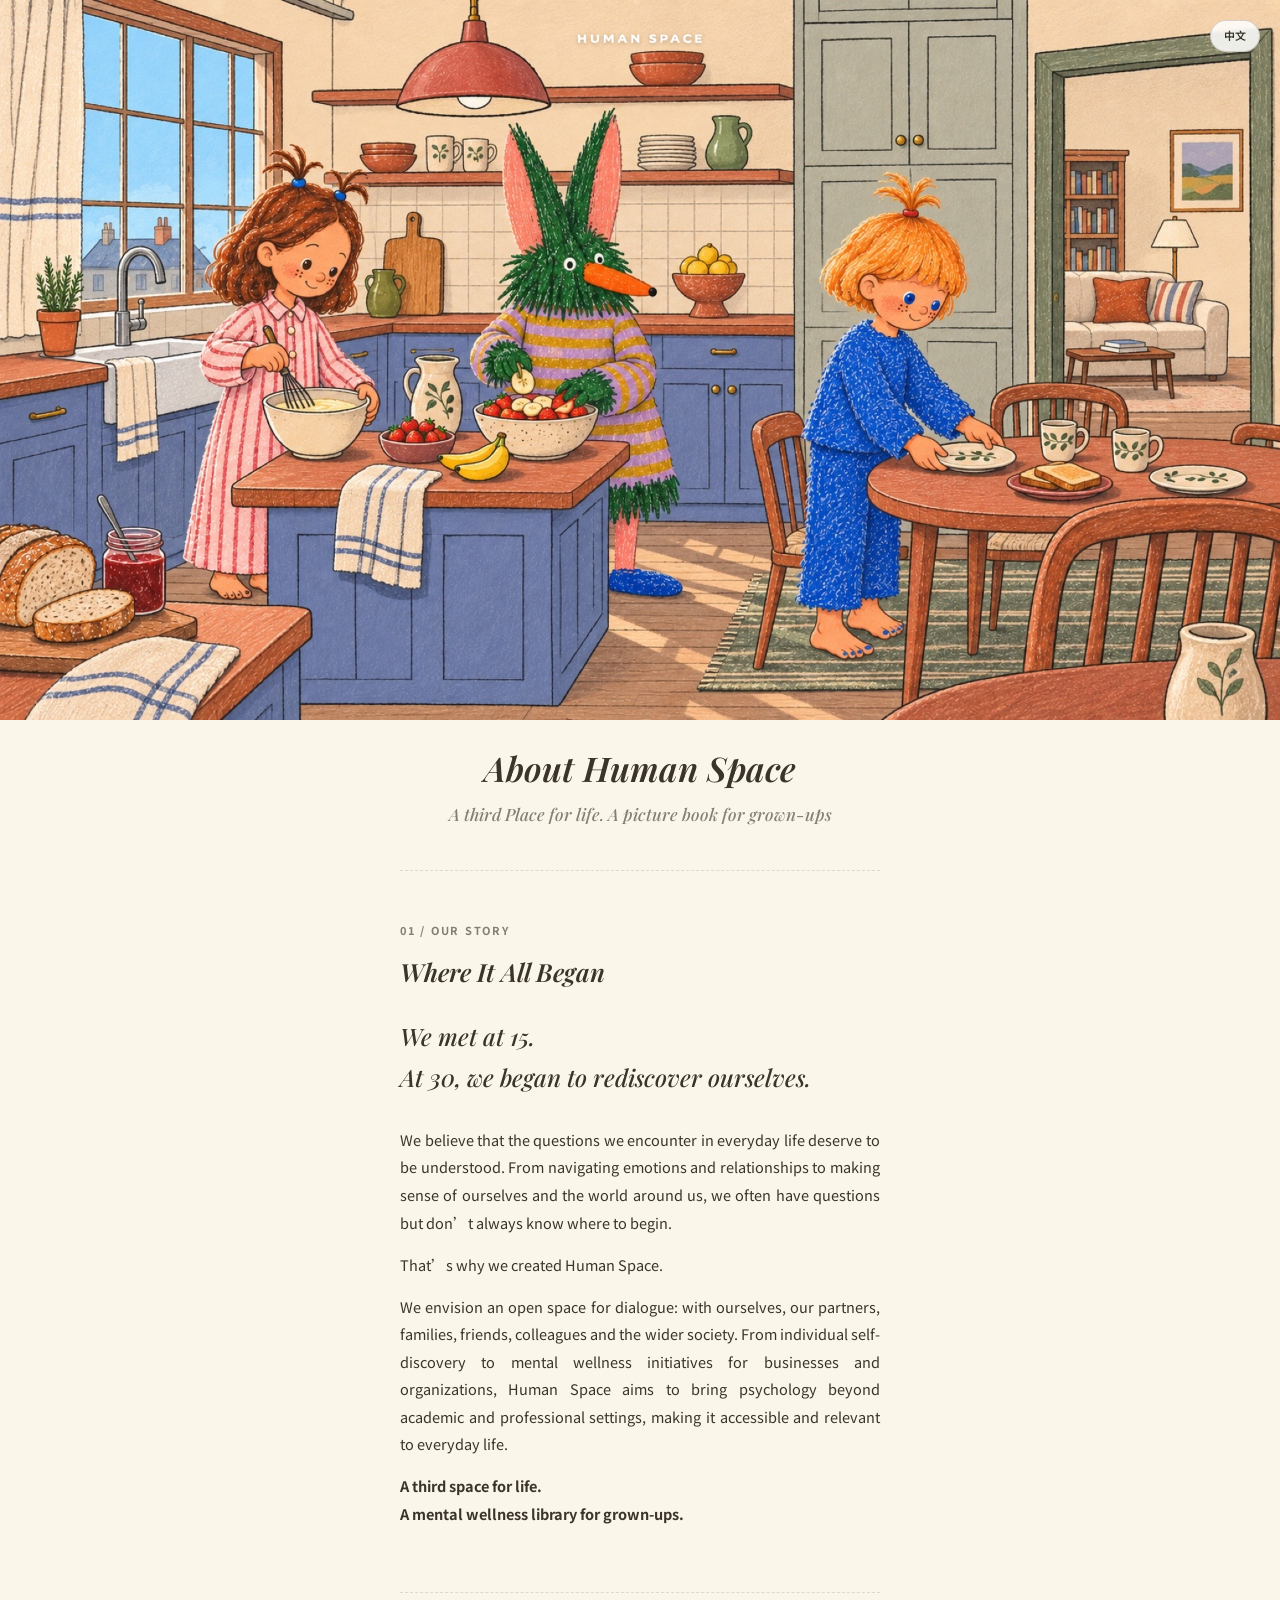
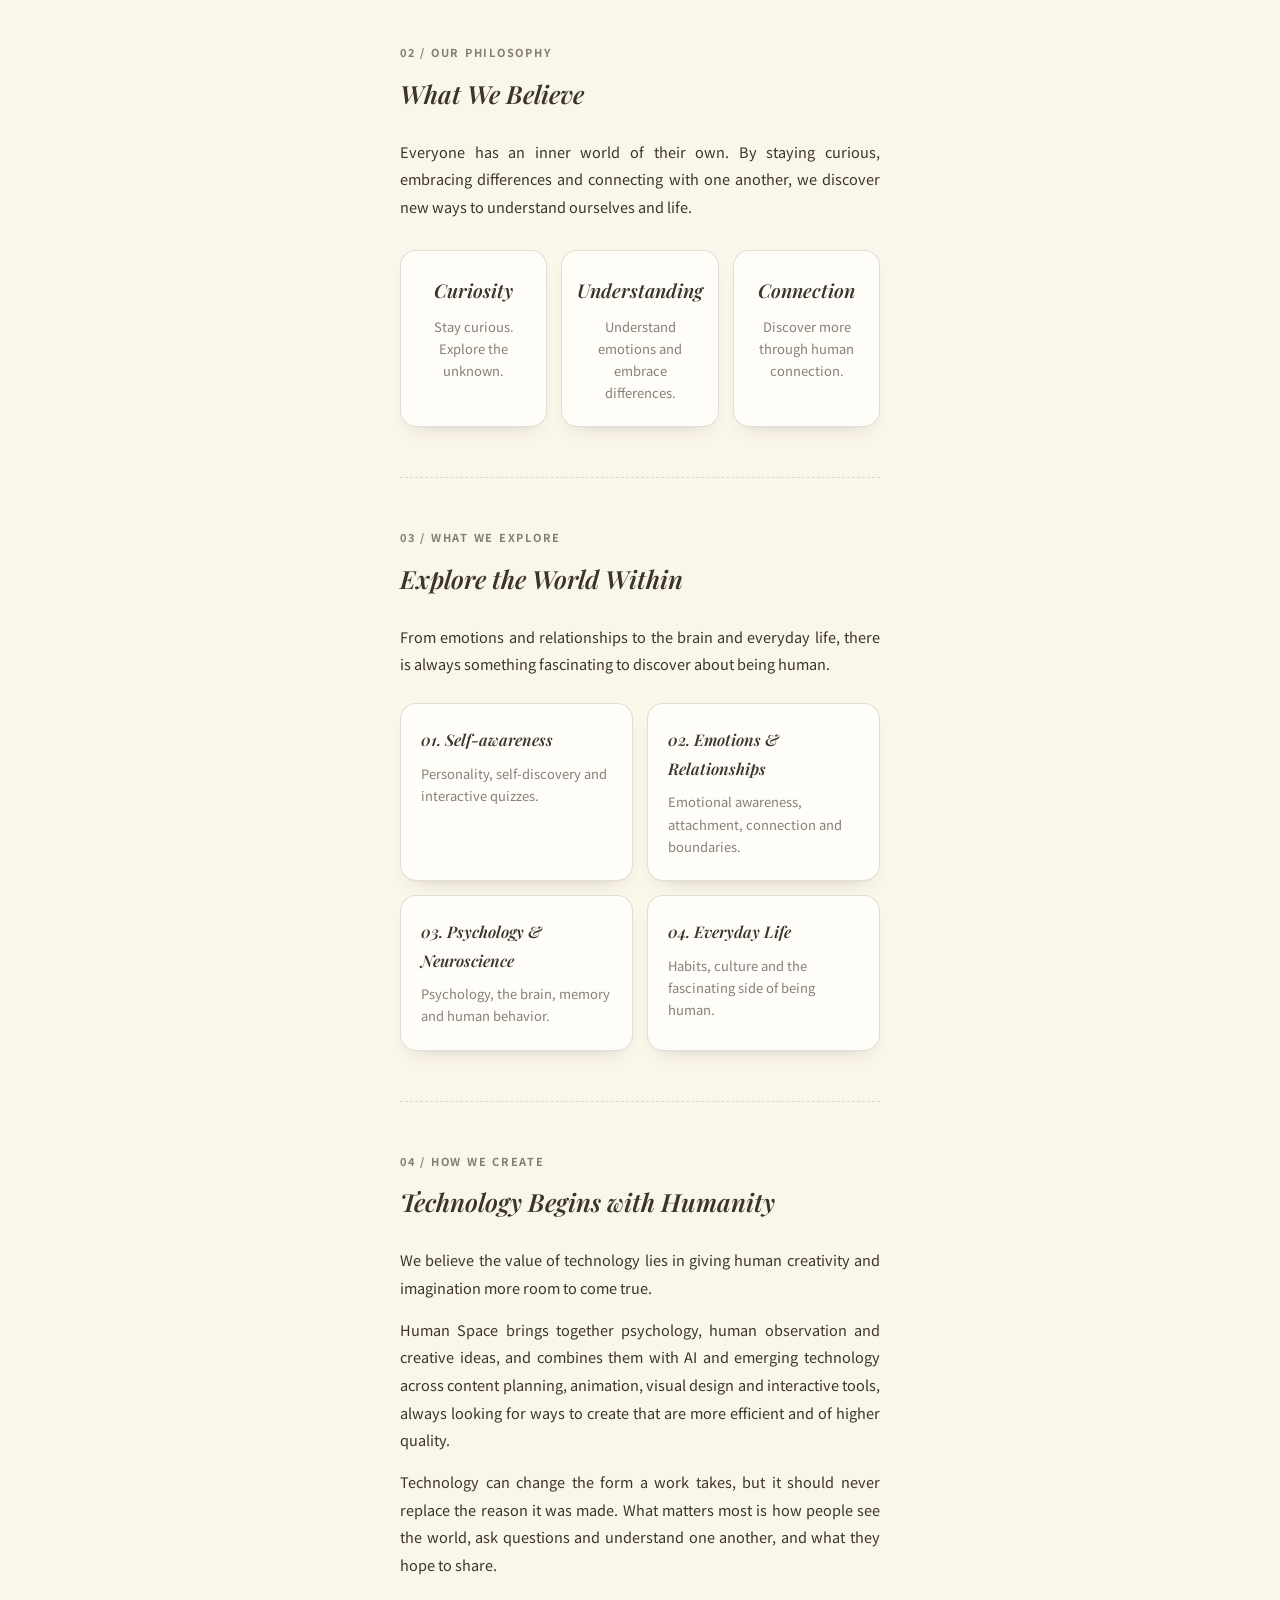
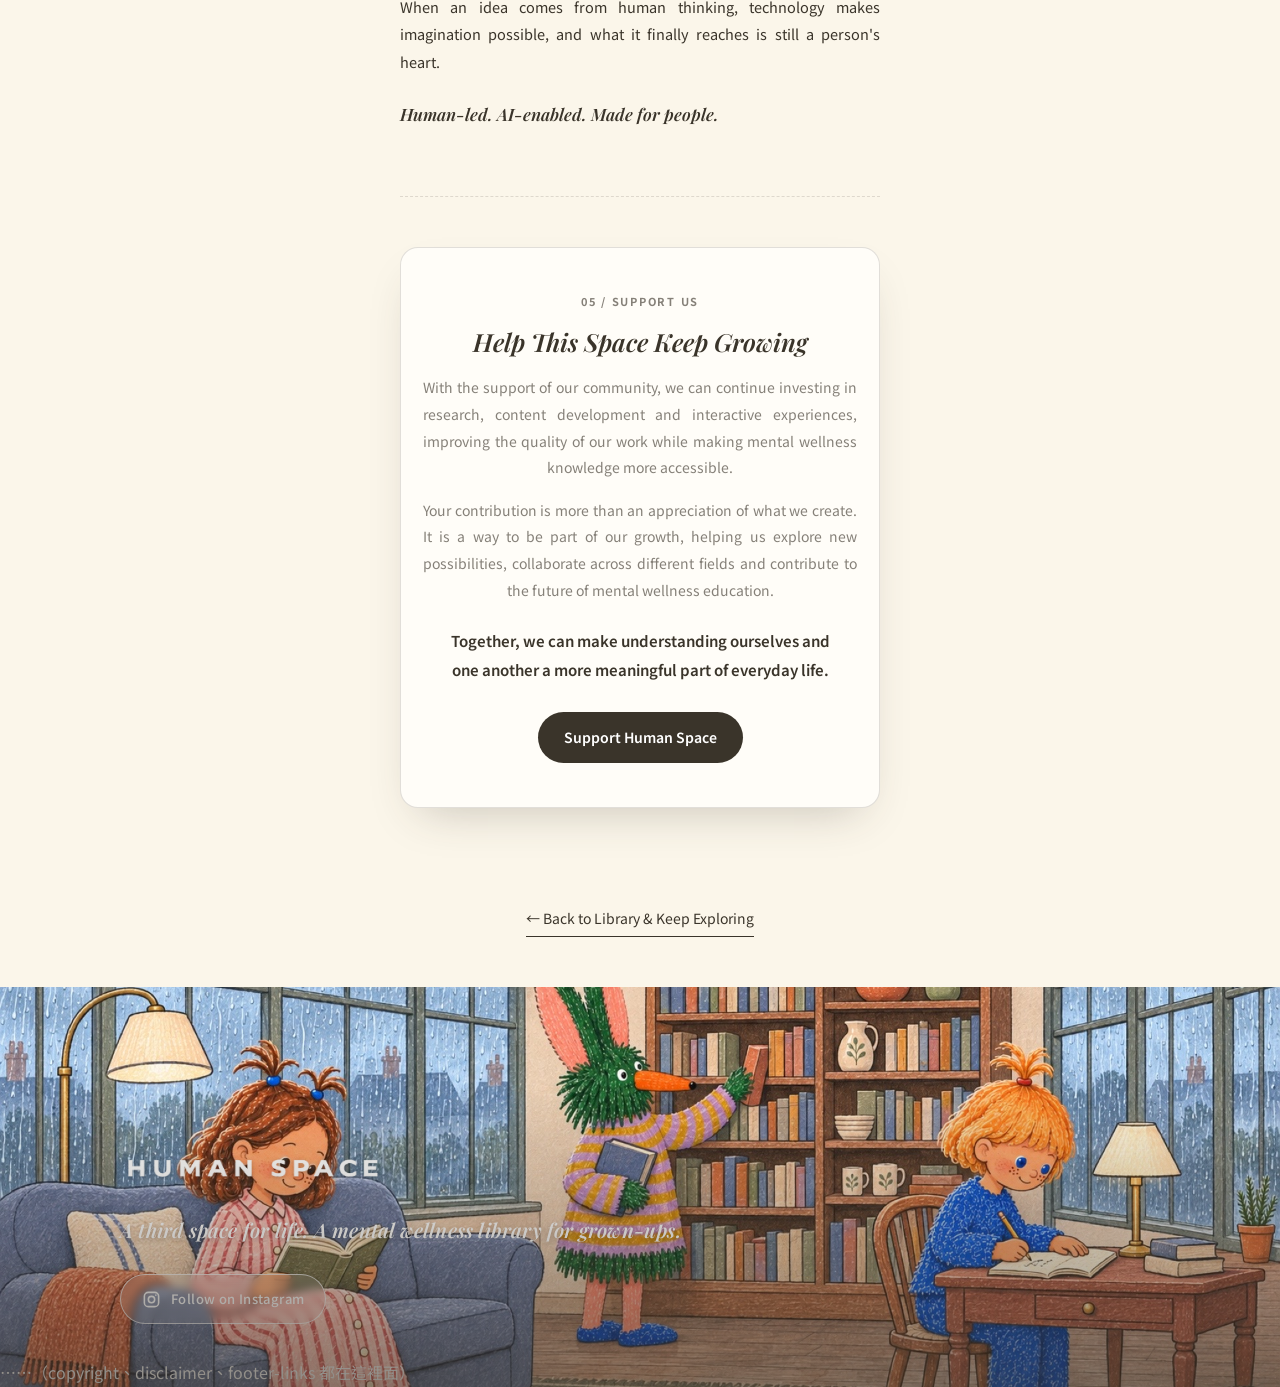
==== commit e4a707e8: "Update about.html" ====
--- a/about.html
+++ b/about.html
@@ -23,15 +23,6 @@
 <meta name="twitter:title" content="About Human Space">
 <meta name="twitter:description" content="Human-led. AI-enabled. Made for people. 生活的第三空間，一本寫給大人的心理健康圖書館。">
 <meta name="twitter:image" content="https://human-space-hms.github.io/Library/og-image.jpg">
-
-<!-- Google tag (GA4)：把兩個 G-XXXXXXXXXX 換成你的 Measurement ID -->
-<script async src="https://www.googletagmanager.com/gtag/js?id=G-XXXXXXXXXX"></script>
-<script>
-  window.dataLayer = window.dataLayer || [];
-  function gtag(){dataLayer.push(arguments);}
-  gtag('js', new Date());
-  gtag('config', 'G-XXXXXXXXXX');
-</script>
 
 <link rel="preconnect" href="https://fonts.googleapis.com">
 <link rel="preconnect" href="https://fonts.gstatic.com" crossorigin>
@@ -388,7 +379,7 @@
 }
 
 .footer-main,
-.footer-bottom{ position:relative; z-index:1; }
+{ position:relative; z-index:1; }
 
 .footer-main{
   width:100%;
@@ -461,7 +452,7 @@
 }
 
 /* Footer Bottom：不再用深色底，只留一條細線 */
-.footer-bottom{
+{
   width:100%;
   max-width:1100px;
   margin:0 auto;
@@ -472,19 +463,19 @@
   text-shadow:0 1px 3px rgba(0,0,0,0.45);
 }
 
-.footer-bottom-inner{
+-inner{
   border-top:1px solid rgba(255,255,255,0.35);
   padding-top:18px;
 }
 
-.footer-bottom .copyright{
+ .copyright{
   font-family:'Work Sans',sans-serif;
   margin-bottom:6px;
   font-size:11px;
   letter-spacing:0.02em;
 }
 
-.footer-bottom .disclaimer{
+ .disclaimer{
   font-family:'Noto Sans TC',sans-serif;
   color:rgba(255,255,255,0.8);
 }
@@ -508,12 +499,12 @@
 
   .footer-description[data-lang="en"]{ font-size:17px; }
 
-  .footer-bottom{
+  {
     padding:0 24px 24px;
     font-size:10px;
   }
 
-  .footer-bottom .copyright{ font-size:10px; }
+   .copyright{ font-size:10px; }
 }
 
 /* ===== Language display ===== */
@@ -528,8 +519,8 @@
   section.content-section { padding: 40px 0; }
 }
 
-  .footer-bottom .footer-links{ margin-top:10px; display:flex; flex-wrap:wrap; gap:6px 18px; }
-.footer-bottom .footer-links a{ color:inherit; text-decoration:underline; text-underline-offset:3px; }
+   .footer-links{ margin-top:10px; display:flex; flex-wrap:wrap; gap:6px 18px; }
+ .footer-links a{ color:inherit; text-decoration:underline; text-underline-offset:3px; }
 
 </style>
 </head>
@@ -925,31 +916,30 @@
 
   </div>
 
-  <!-- Footer Bottom -->
+    <!-- Footer Bottom -->
   <div class="footer-bottom">
     <div class="footer-bottom-inner">
-
-      <div class="copyright">
-        &copy; 2026 Human Space. All rights reserved.
-      </div>
-
-      <div class="disclaimer visible" data-lang="zh">
-        本站內容與工具僅供一般知識分享及自我探索使用，無法取代個別專業評估與協助
-      </div>
-      <div class="disclaimer" data-lang="en">
-        The content and tools on this site are for general knowledge sharing and self-exploration only. They are not a substitute for individual professional assessment or support.
-      </div>
-
+      ……（copyright、disclaimer、footer-links 都在這裡面）
     </div>
   </div>
 
-      <div class="footer-links">
-        <a href="privacy.html"><span class="visible" data-lang="zh">隱私權政策</span><span data-lang="en">Privacy Policy</span></a>
-        <a href="terms.html"><span class="visible" data-lang="zh">使用條款</span><span data-lang="en">Terms of Use</span></a>
-      </div>
-
-
+<style>
+/* footer links：跟免責聲明同字體、同大小，放在下一行 */
+.footer-bottom .footer-links{
+  margin-top:6px;
+  display:flex; flex-wrap:wrap; gap:0 14px;
+  font-family:'Noto Sans TC',sans-serif;
+  color:rgba(255,255,255,0.8);
+}
+.footer-bottom .footer-links a{
+  color:inherit;
+  text-decoration:underline;
+  text-decoration-thickness:1px;
+  text-underline-offset:3px;
+}
+</style>
 </footer>
+
 
 
 <script>
@@ -1004,6 +994,5 @@
 setLanguage(detectLang(), false);
 </script>
 
-<script src="/Library/analytics.js" defer></script>
 </body>
 </html>
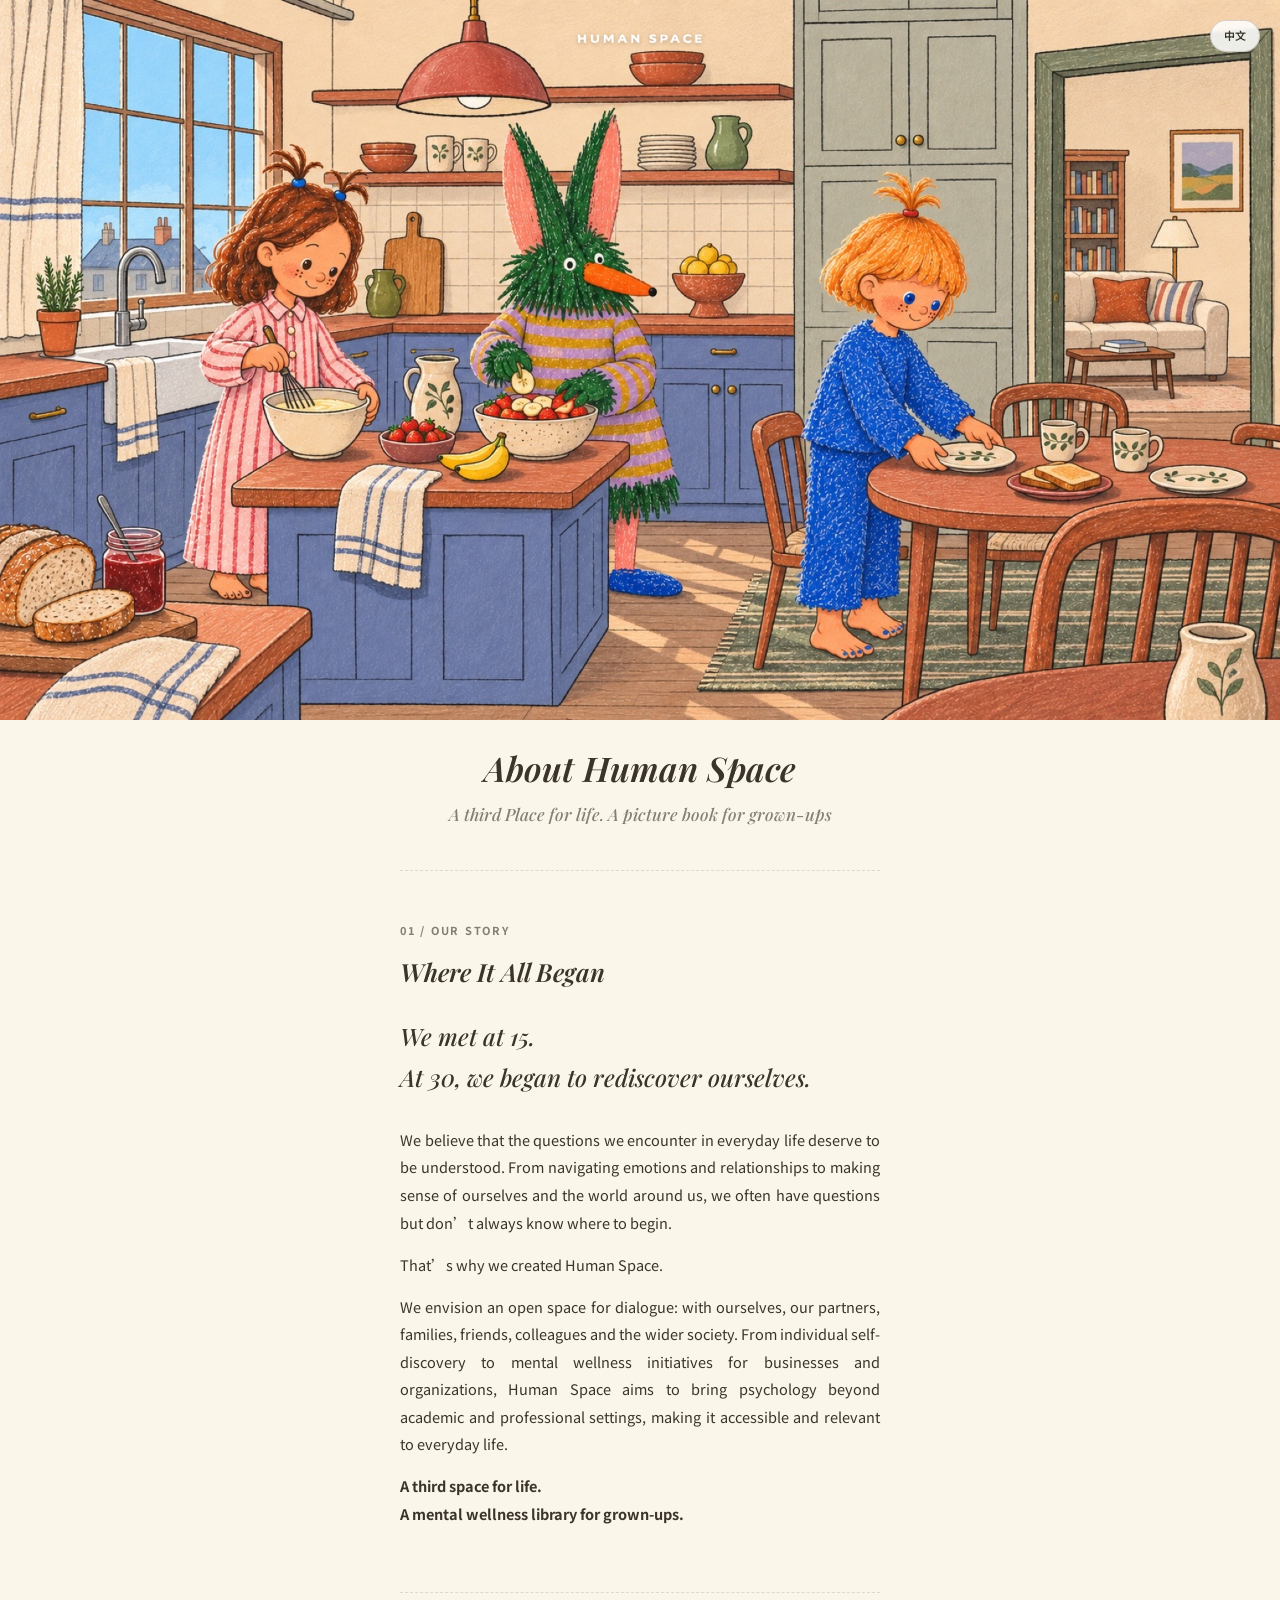
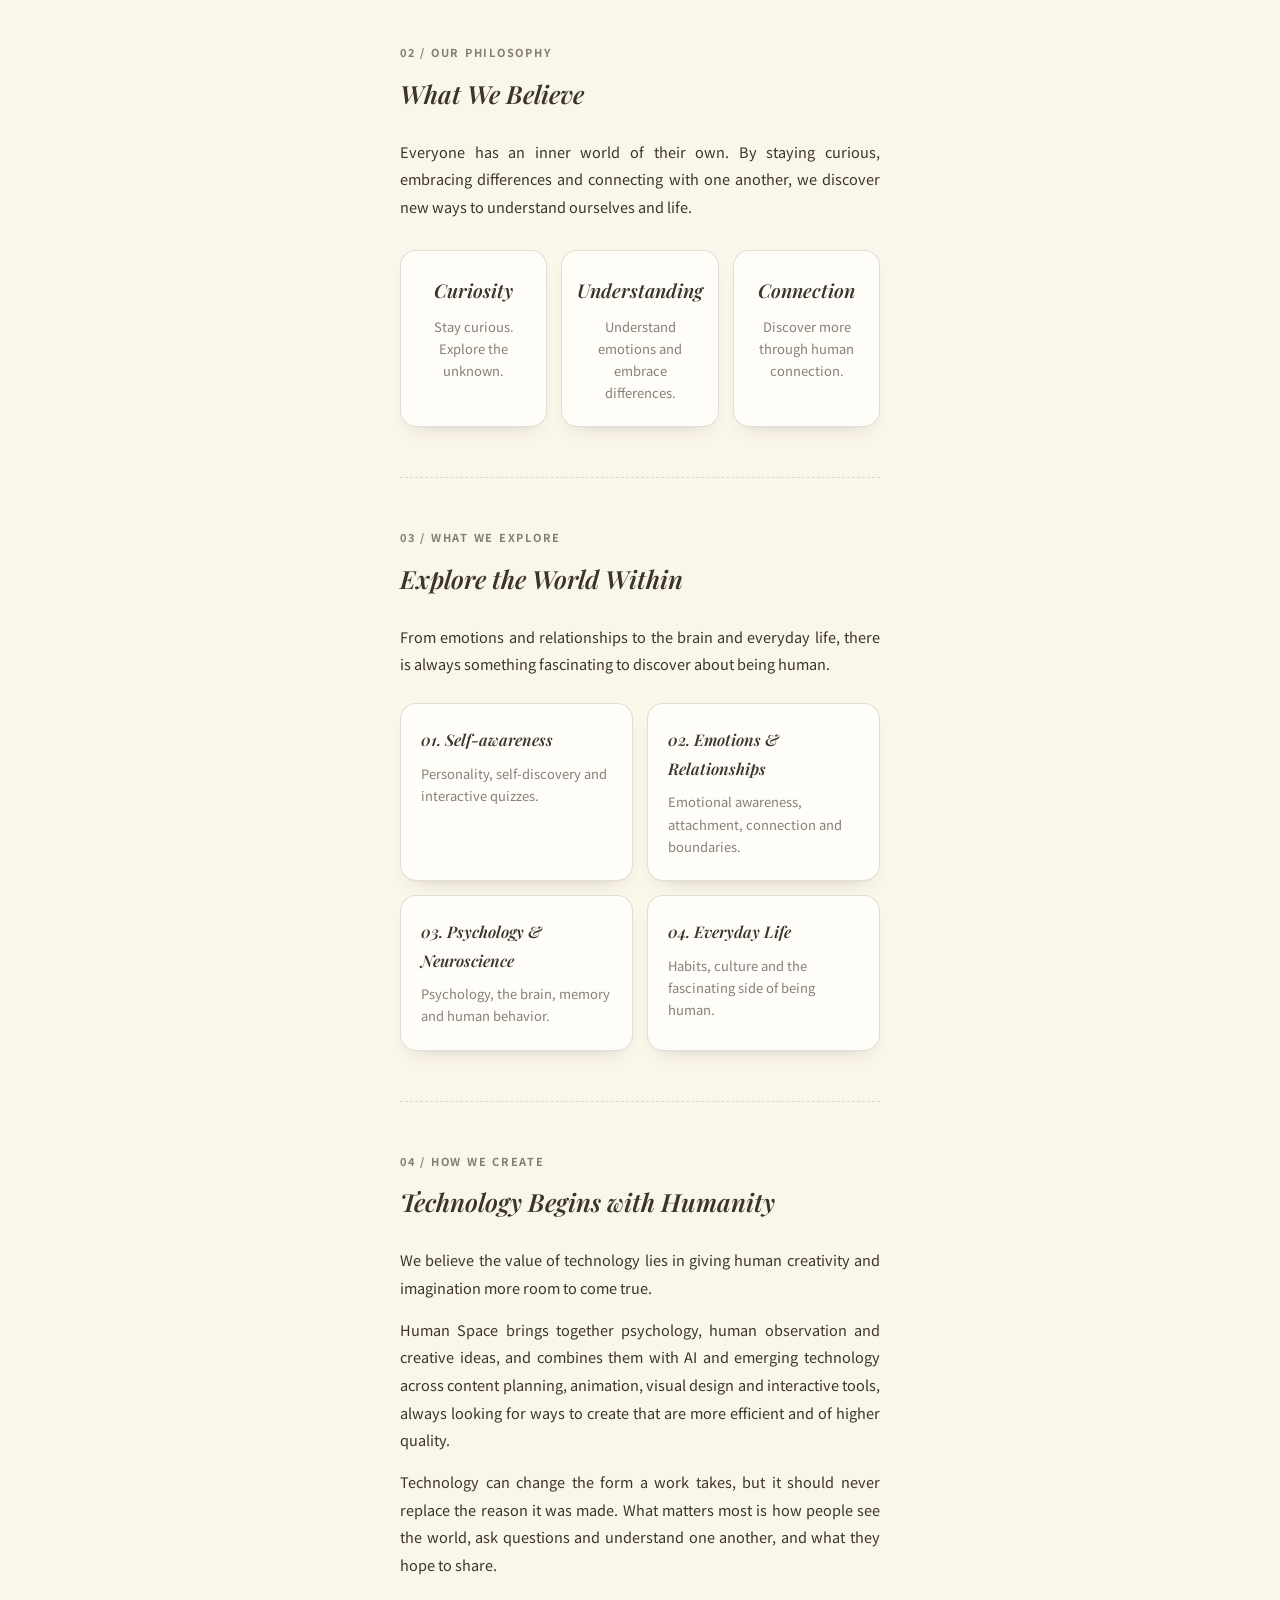
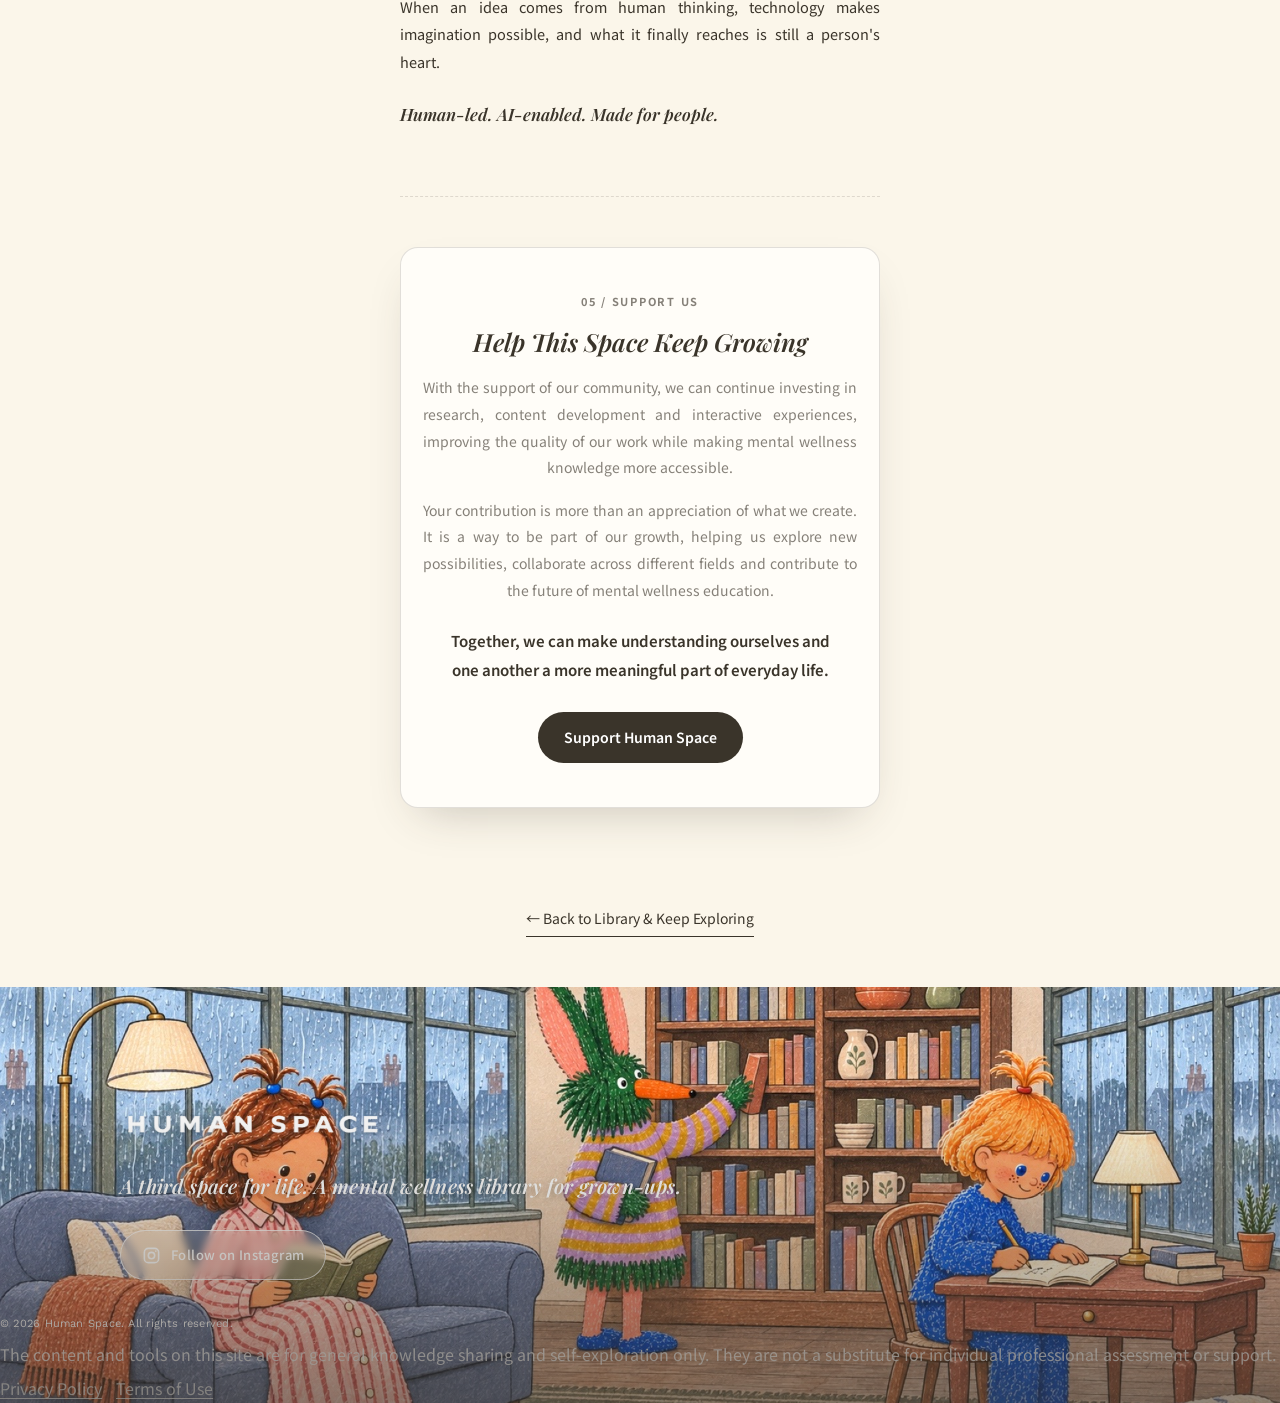
==== commit b21a93b6: "Update about.html" ====
--- a/about.html
+++ b/about.html
@@ -916,10 +916,26 @@
 
   </div>
 
-    <!-- Footer Bottom -->
+  <!-- Footer Bottom -->
   <div class="footer-bottom">
     <div class="footer-bottom-inner">
-      ……（copyright、disclaimer、footer-links 都在這裡面）
+
+      <div class="copyright">
+        &copy; 2026 Human Space. All rights reserved.
+      </div>
+
+      <div class="disclaimer visible" data-lang="zh">
+        本站內容與工具僅供一般知識分享及自我探索使用，無法取代個別專業評估與協助
+      </div>
+      <div class="disclaimer" data-lang="en">
+        The content and tools on this site are for general knowledge sharing and self-exploration only. They are not a substitute for individual professional assessment or support.
+      </div>
+
+      <div class="footer-links">
+        <a href="privacy.html"><span class="visible" data-lang="zh">隱私權政策</span><span data-lang="en">Privacy Policy</span></a>
+        <a href="terms.html"><span class="visible" data-lang="zh">使用條款</span><span data-lang="en">Terms of Use</span></a>
+      </div>
+
     </div>
   </div>
 
@@ -939,6 +955,7 @@
 }
 </style>
 </footer>
+
 
 
 
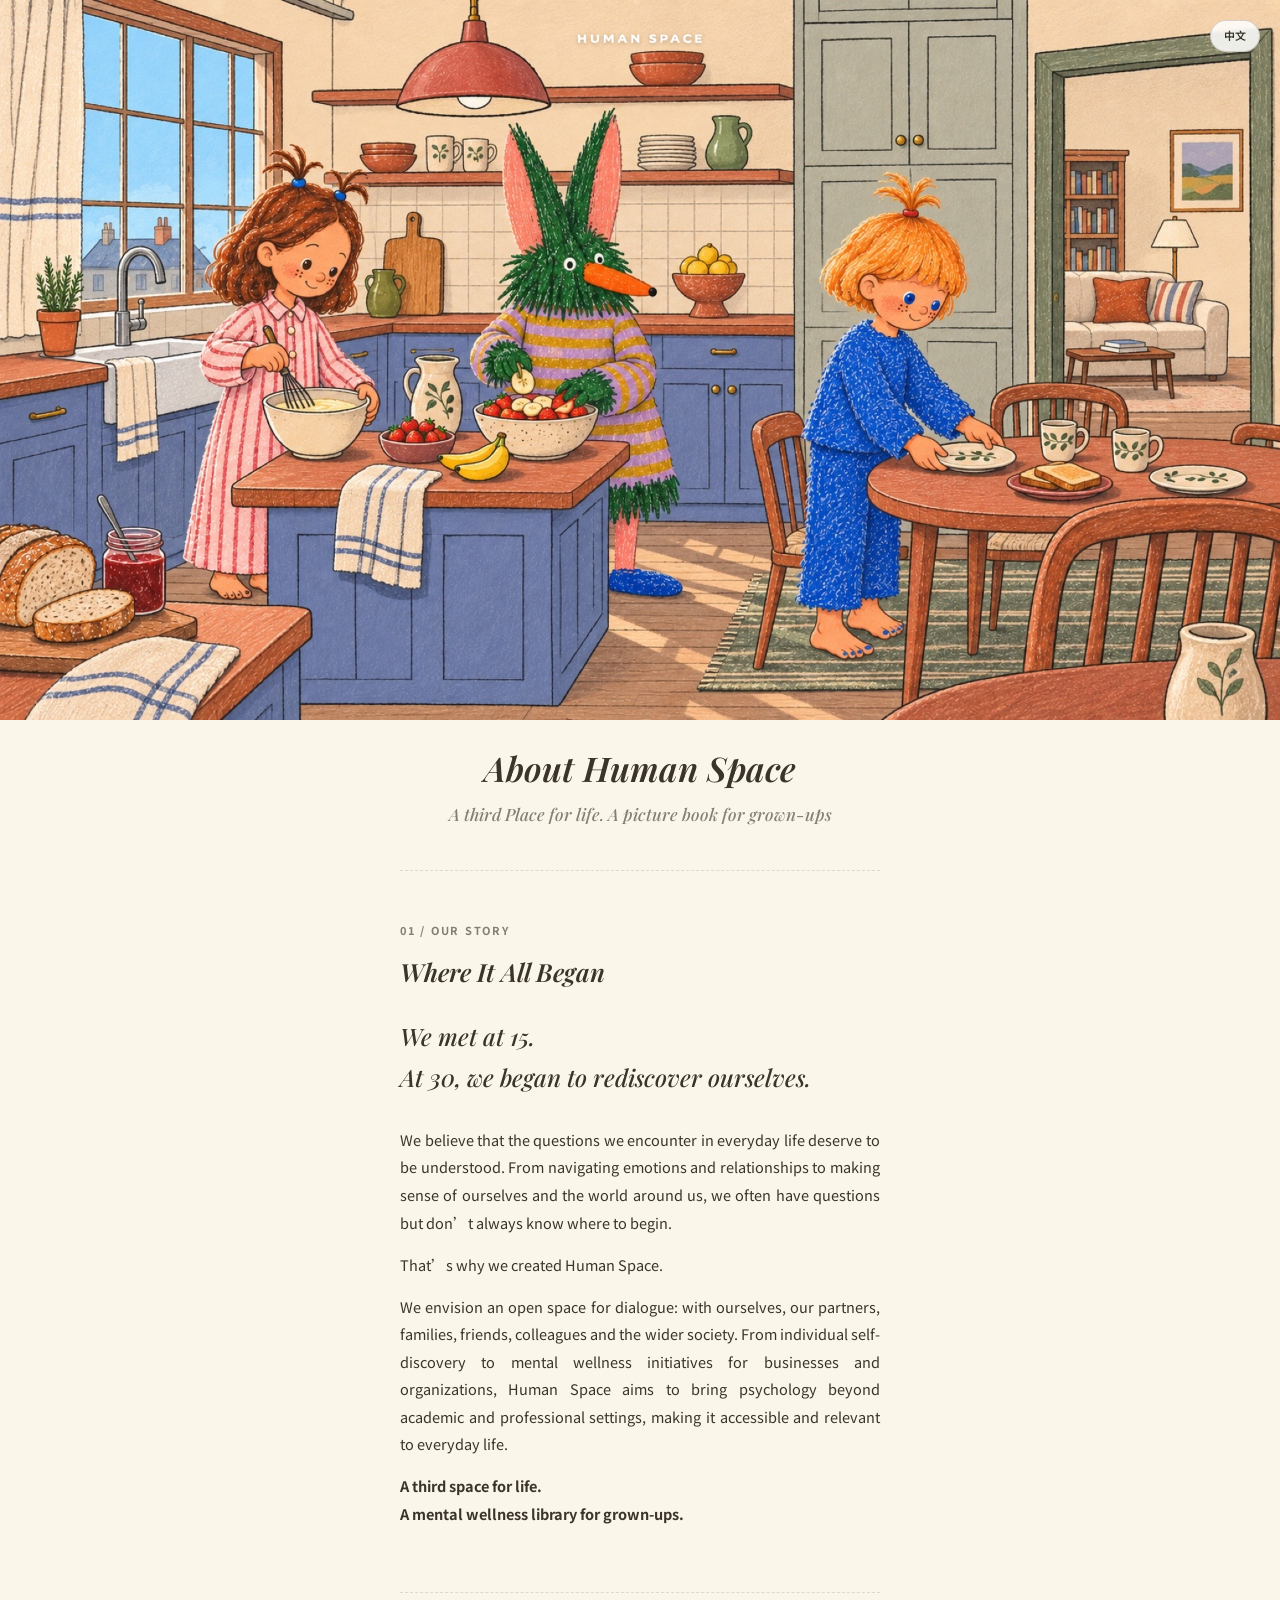
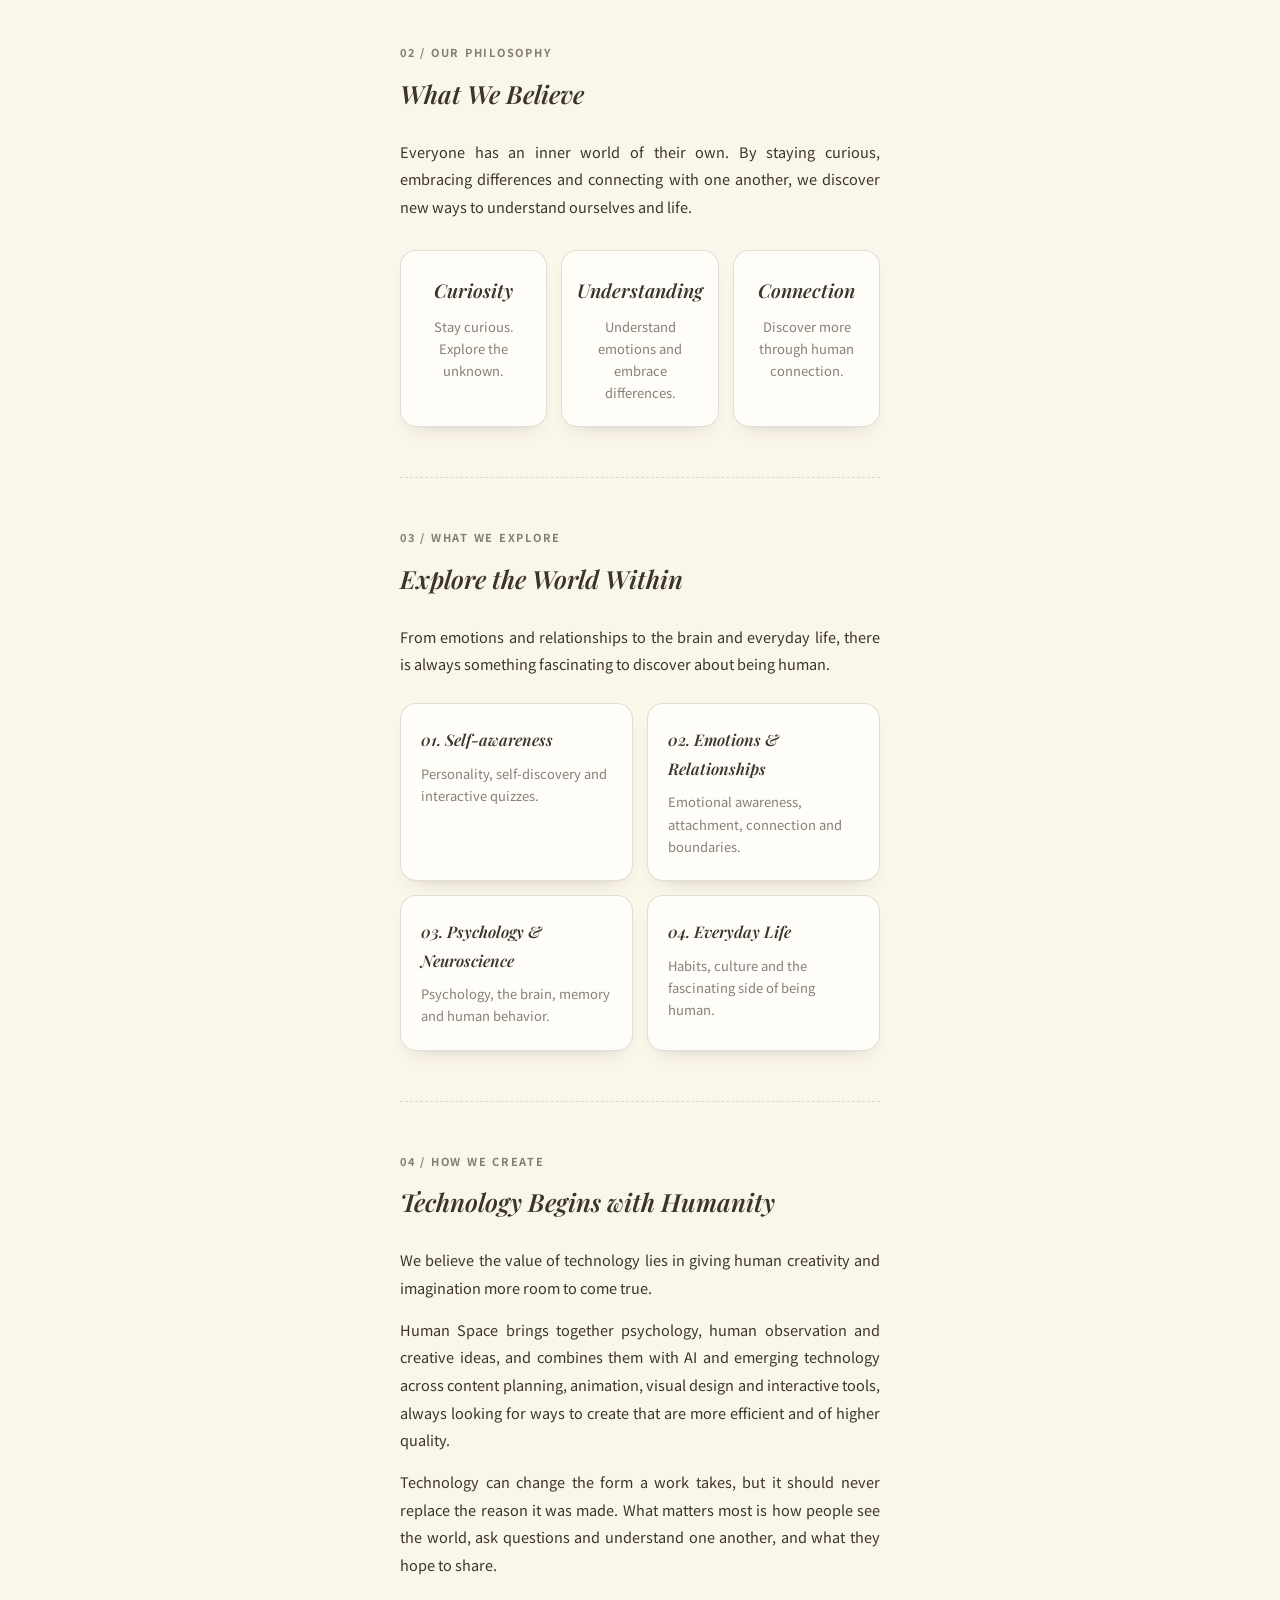
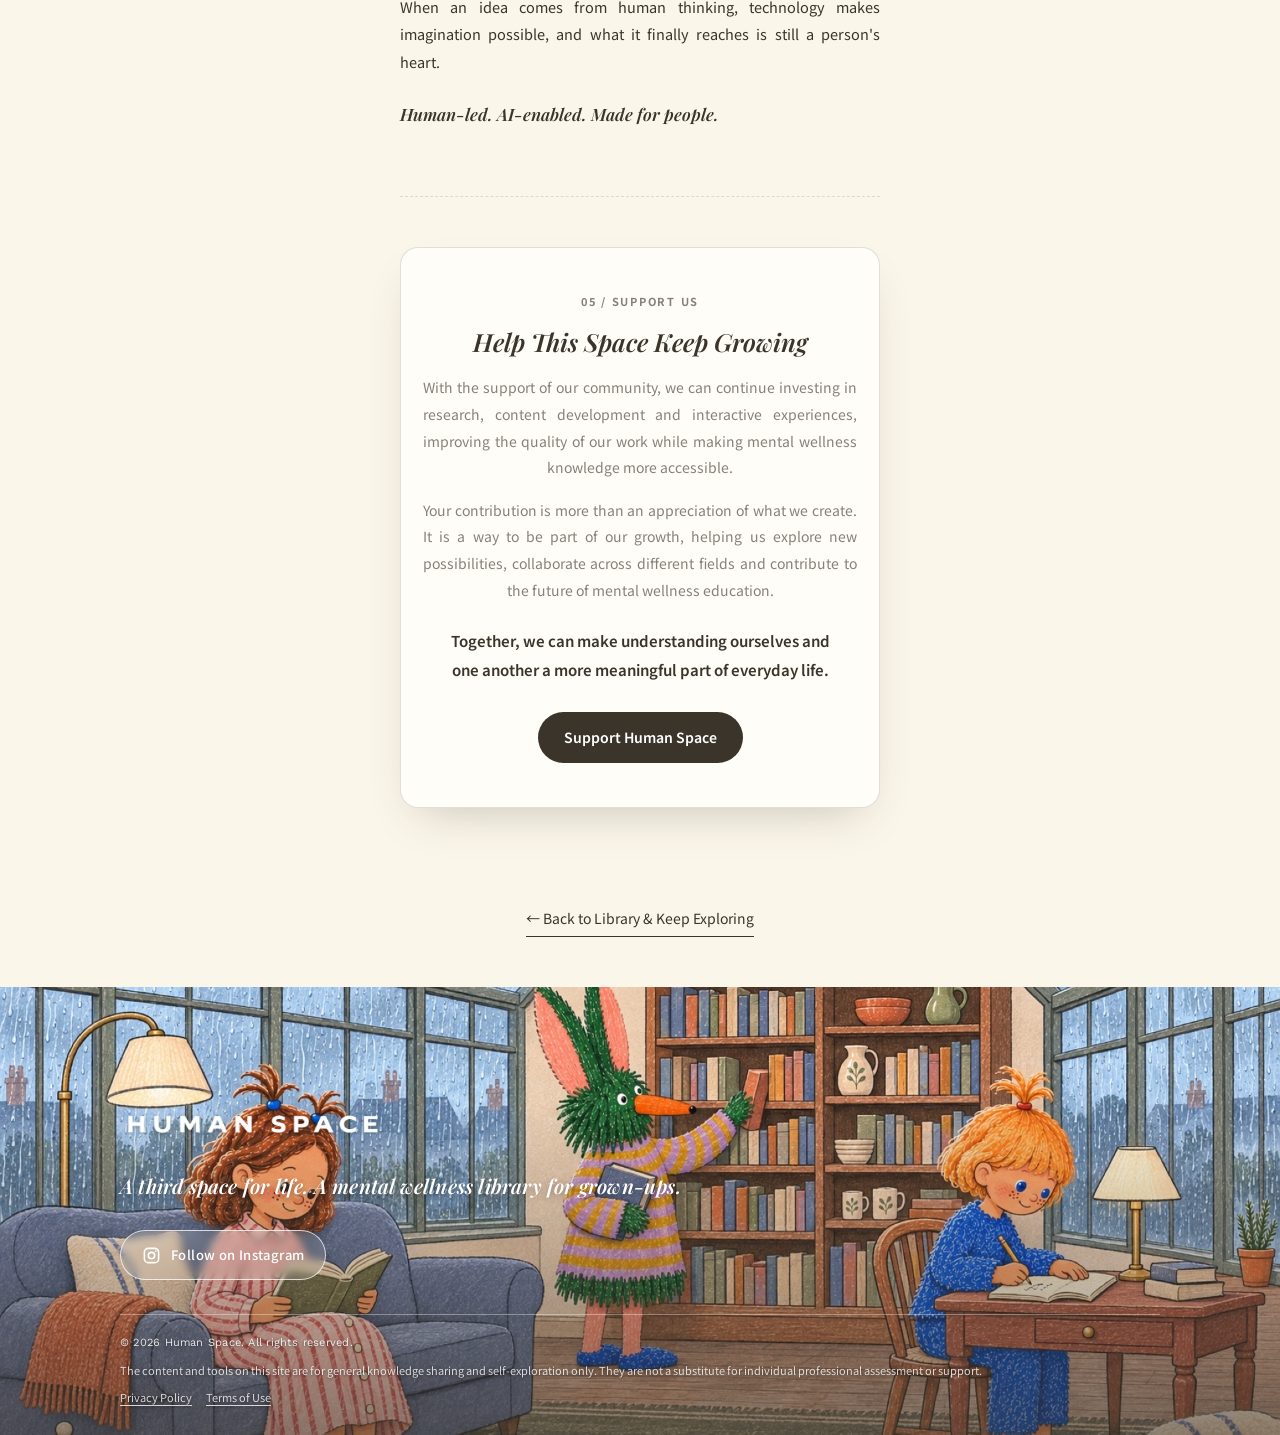
==== commit d7020fb0: "Update about.html" ====
--- a/about.html
+++ b/about.html
@@ -845,7 +845,7 @@
           Together, we can make understanding ourselves and one another a more meaningful part of everyday life.
         </div>
         <a class="main-button"
-           href="portaly.cc/human_space/support"
+           href="https://portaly.cc/human_space/support"
            target="_blank"
            rel="noopener">
           Support Human Space
@@ -916,7 +916,7 @@
 
   </div>
 
-  <!-- Footer Bottom -->
+   <!-- Footer Bottom -->
   <div class="footer-bottom">
     <div class="footer-bottom-inner">
 
@@ -940,7 +940,34 @@
   </div>
 
 <style>
-/* footer links：跟免責聲明同字體、同大小，放在下一行 */
+/* 頁尾修復：補回被刪掉的 .footer-bottom 選擇器，並讓連結跟免責聲明同字體 */
+.footer-main,
+.footer-bottom{ position:relative; z-index:1; }
+
+.footer-bottom{
+  width:100%;
+  max-width:1100px;
+  margin:0 auto;
+  padding:0 30px 28px;
+  font-size:11px;
+  line-height:1.9;
+  color:rgba(255,255,255,0.88);
+  text-shadow:0 1px 3px rgba(0,0,0,0.45);
+}
+.footer-bottom-inner{
+  border-top:1px solid rgba(255,255,255,0.35);
+  padding-top:18px;
+}
+.footer-bottom .copyright{
+  font-family:'Work Sans',sans-serif;
+  margin-bottom:6px;
+  font-size:11px;
+  letter-spacing:0.02em;
+}
+.footer-bottom .disclaimer{
+  font-family:'Noto Sans TC',sans-serif;
+  color:rgba(255,255,255,0.8);
+}
 .footer-bottom .footer-links{
   margin-top:6px;
   display:flex; flex-wrap:wrap; gap:0 14px;
@@ -953,8 +980,14 @@
   text-decoration-thickness:1px;
   text-underline-offset:3px;
 }
+@media(max-width:600px){
+  .footer-bottom{ padding:0 24px 24px; font-size:10px; }
+  .footer-bottom .copyright{ font-size:10px; }
+}
 </style>
+
 </footer>
+
 
 
 
